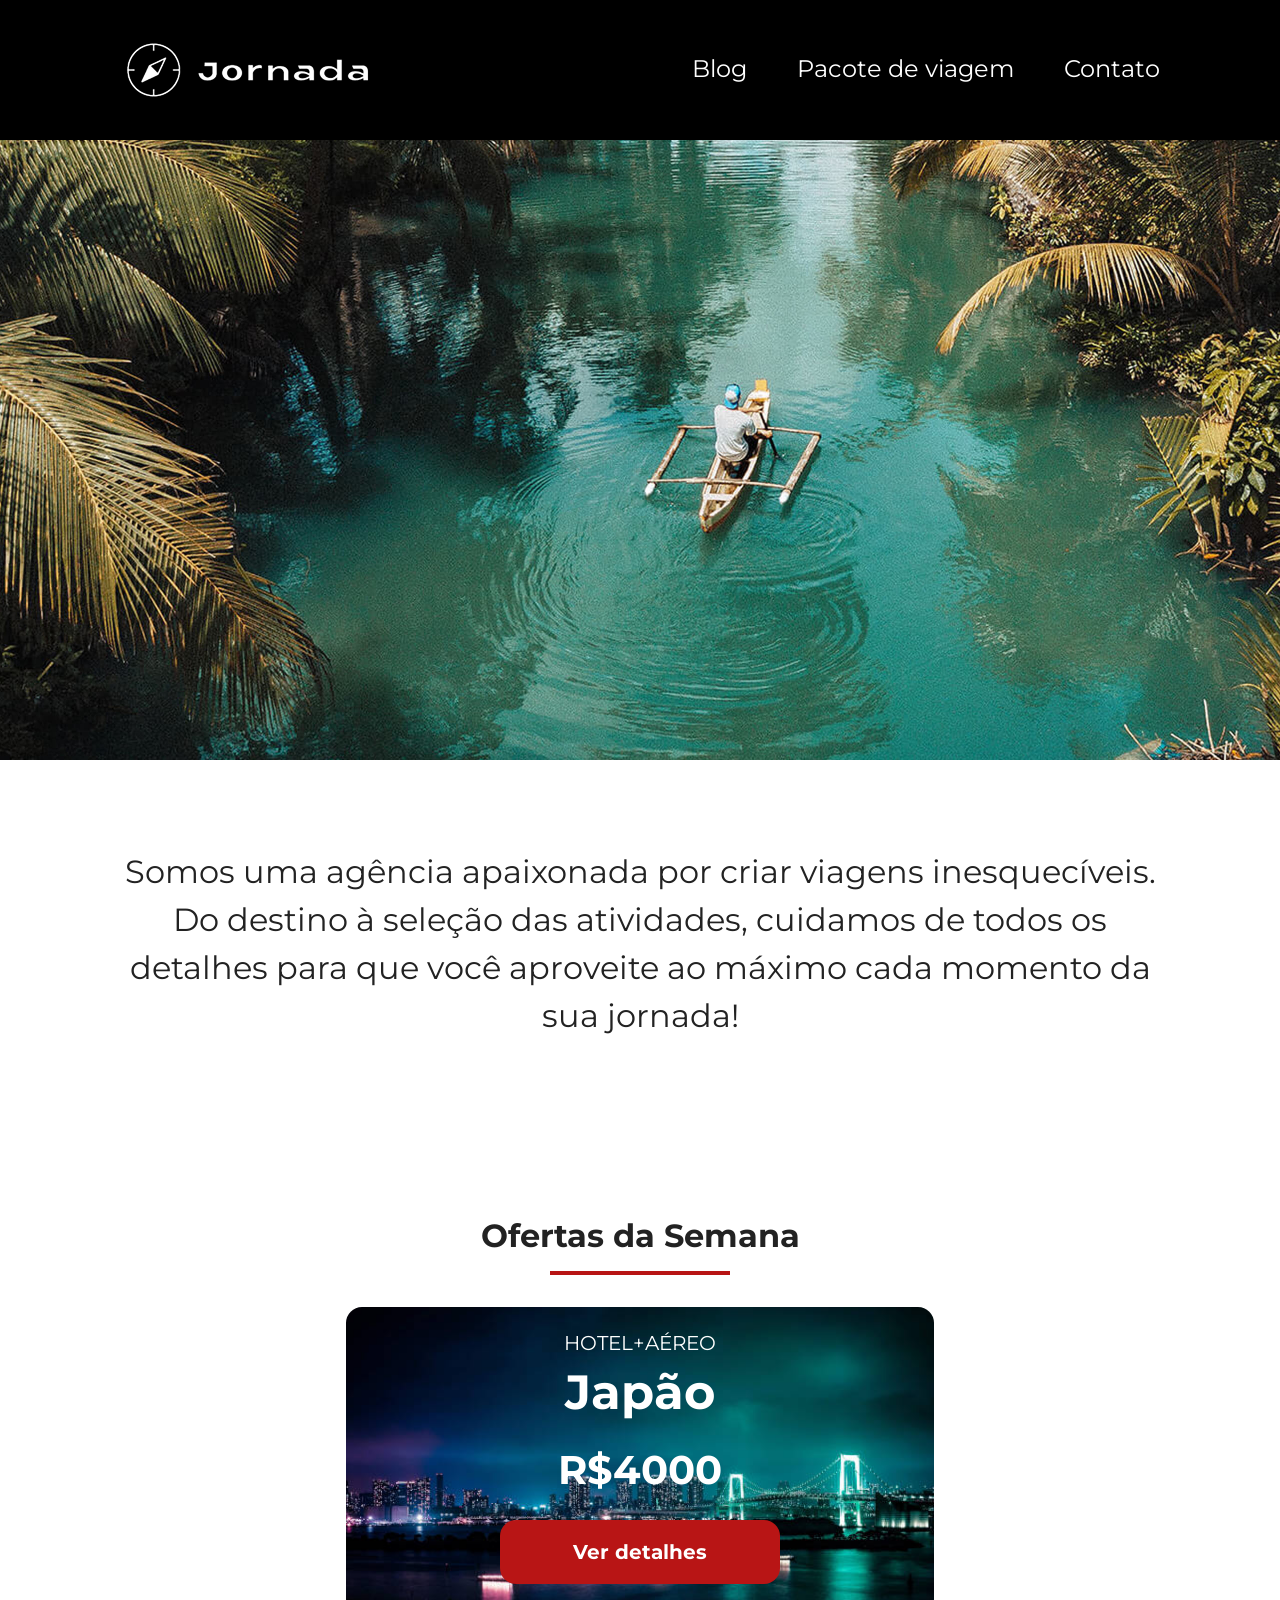
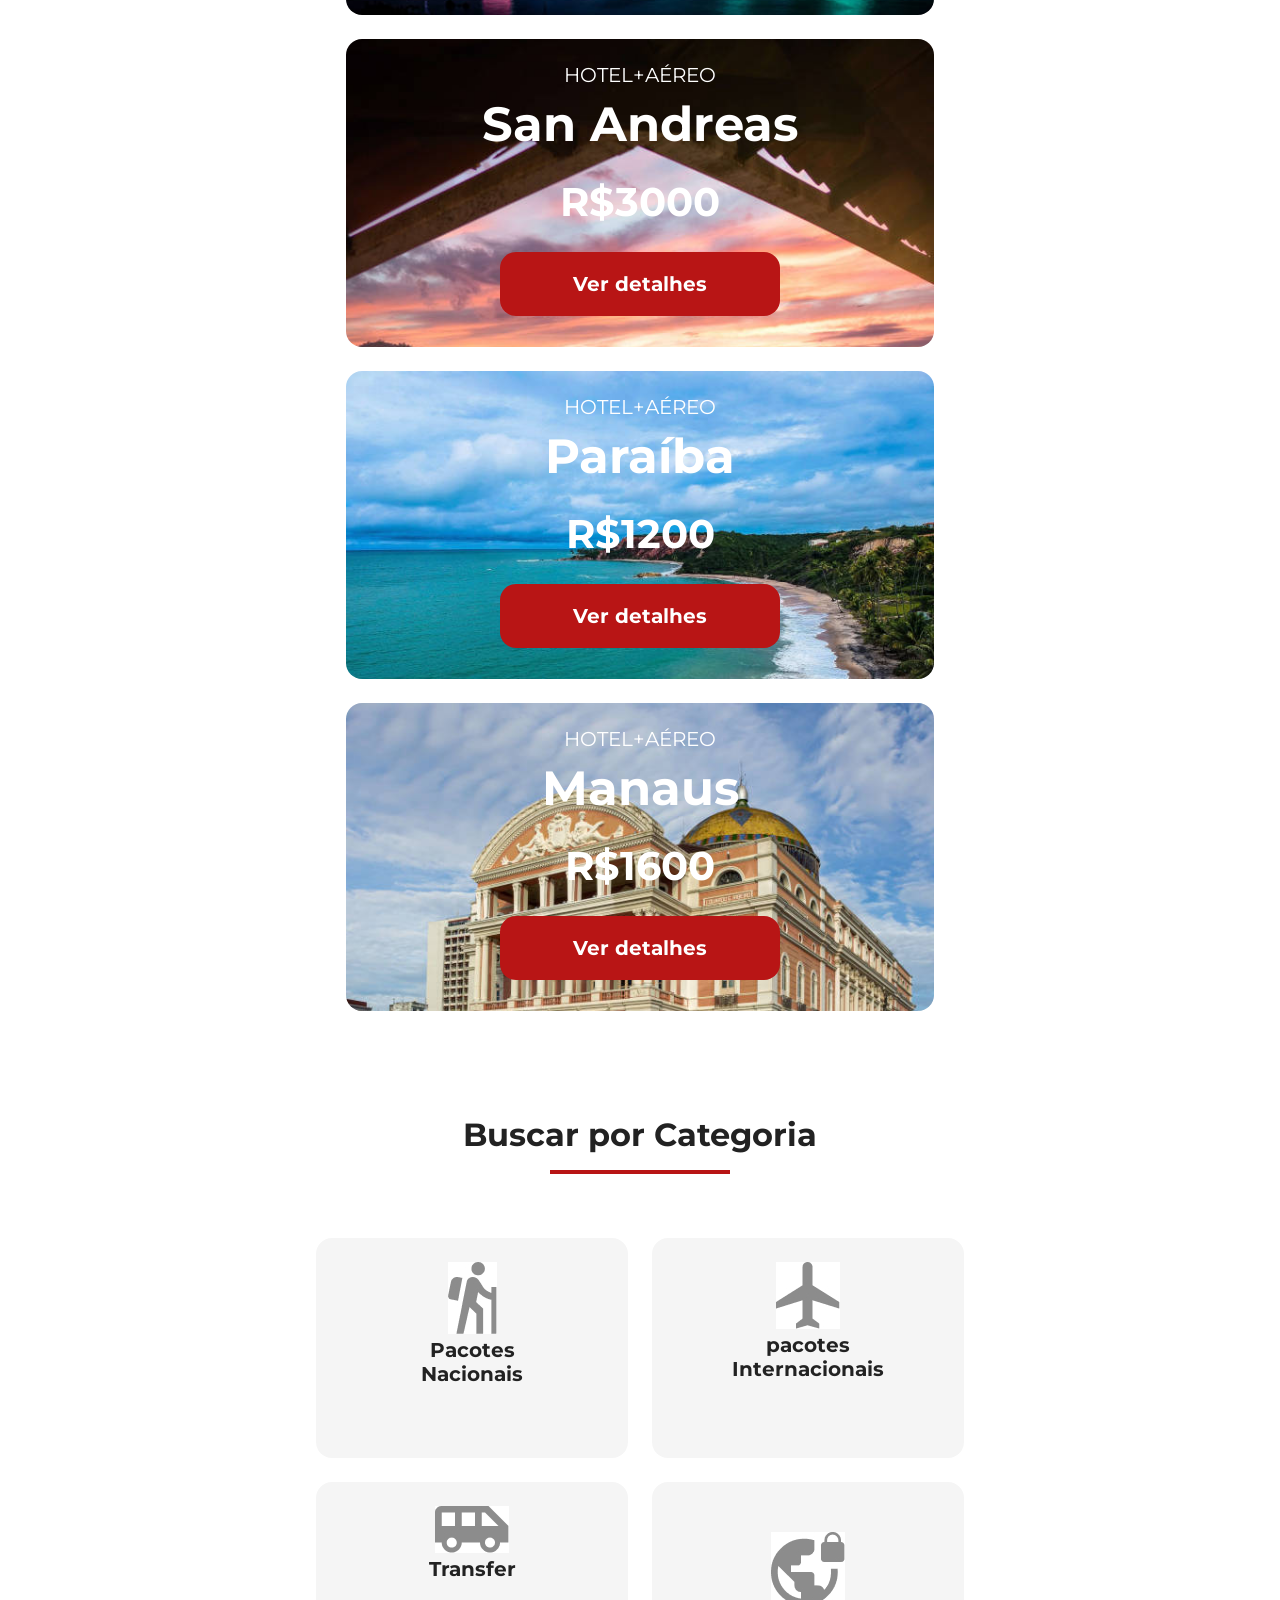
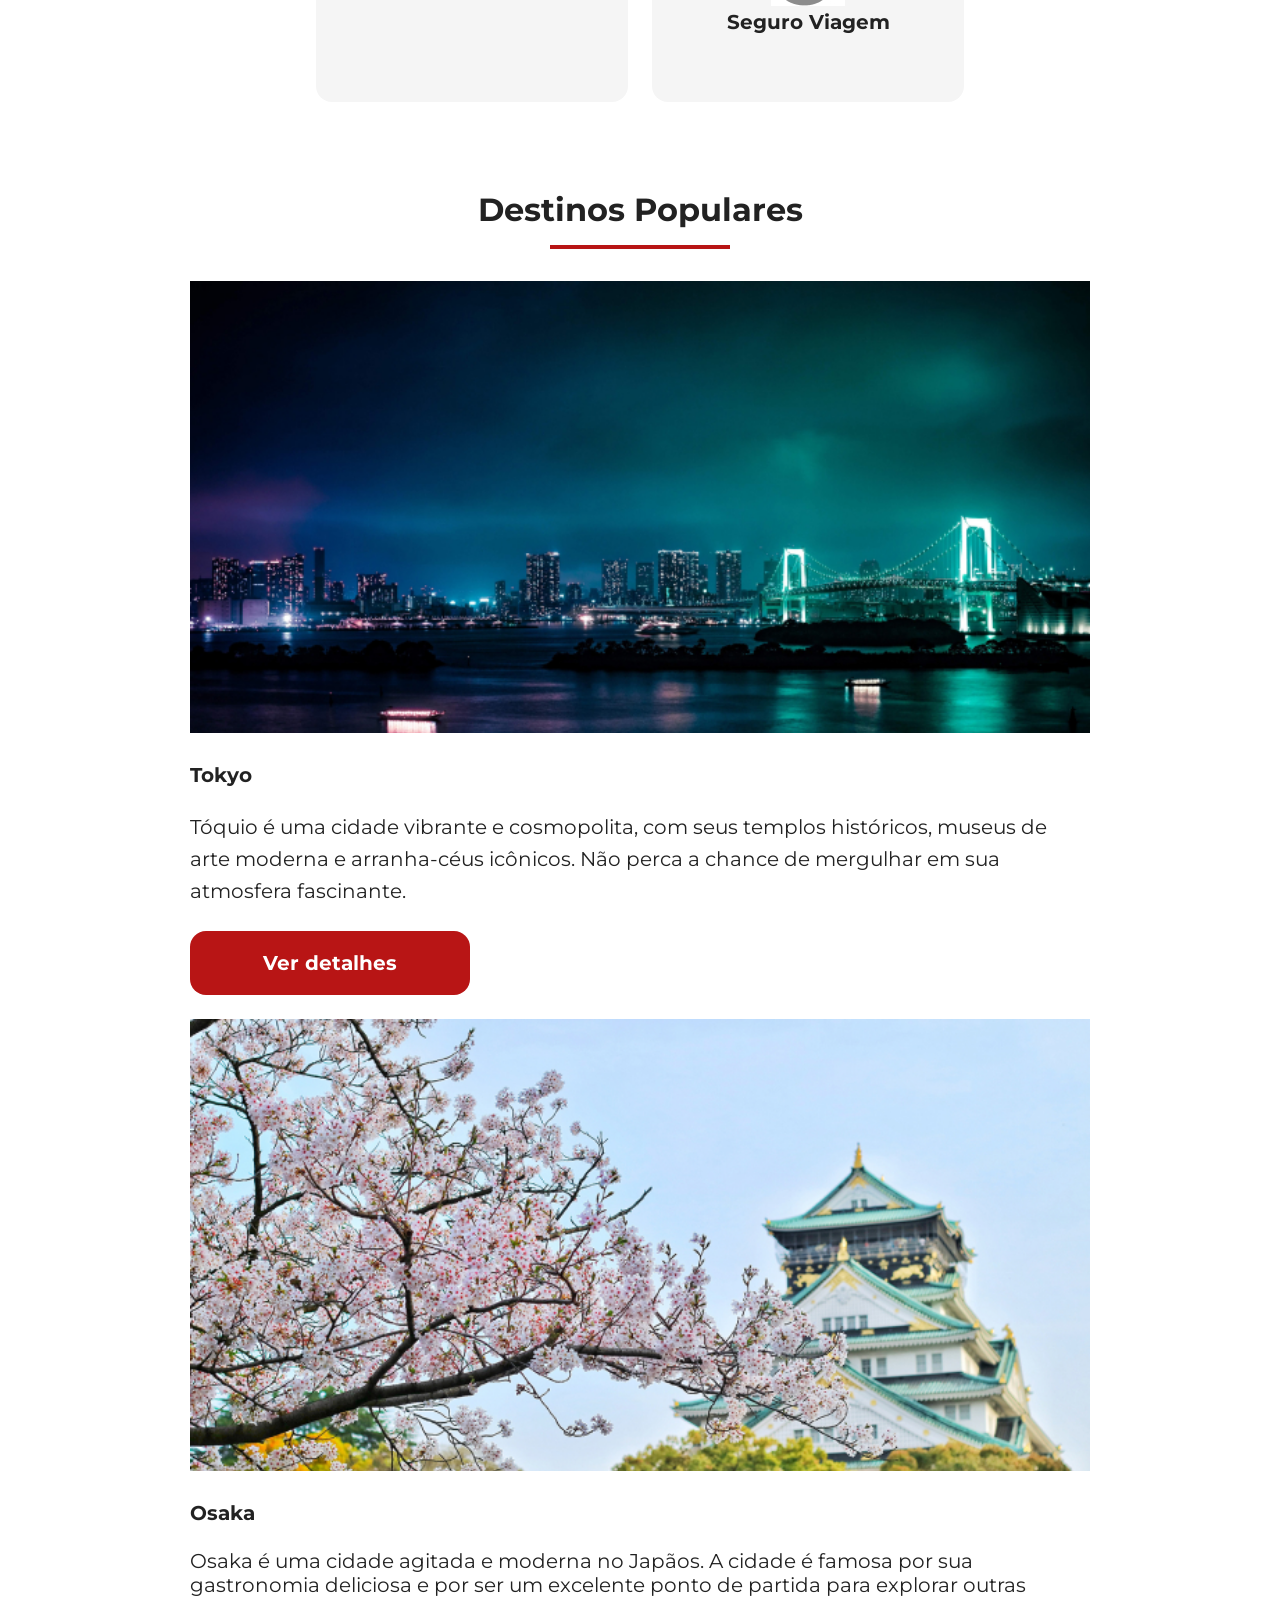
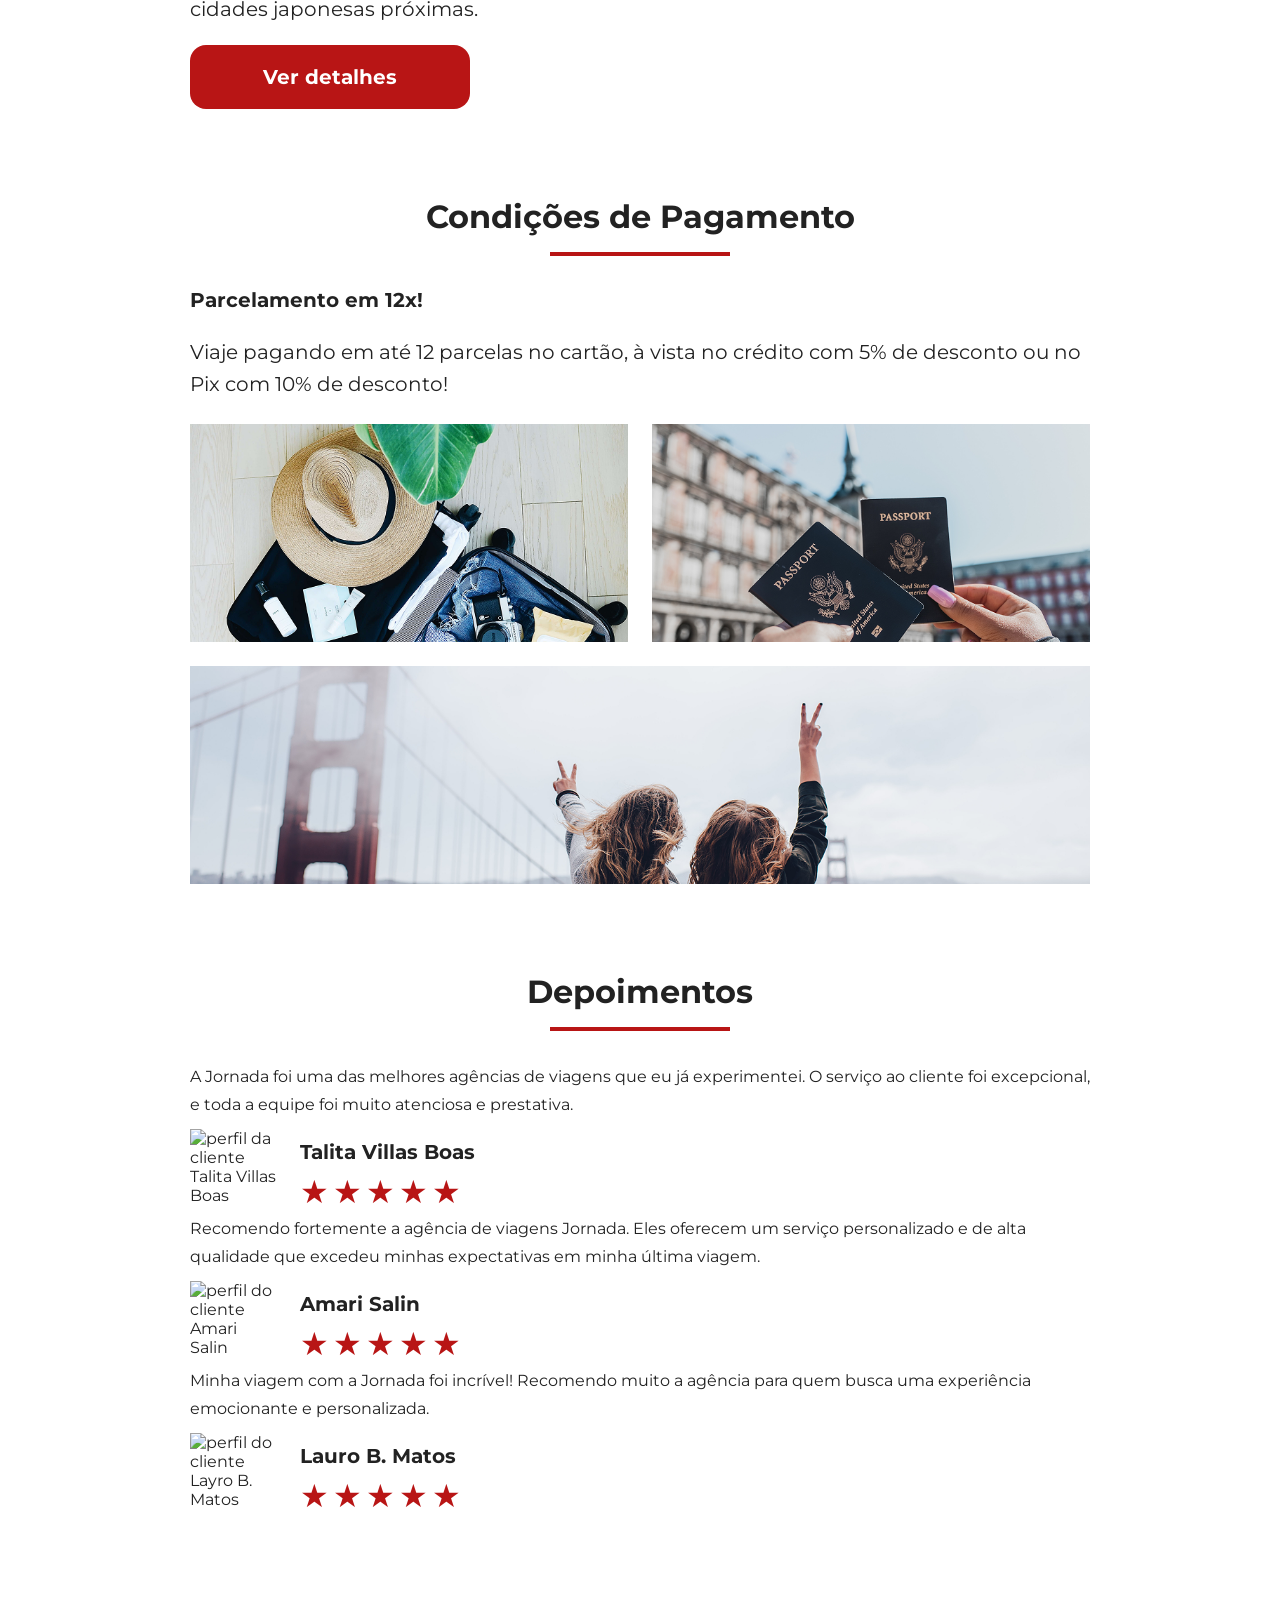
==== index.html @ d8820469 "Merge pull request #14 from IDuartee8/feat/testimonials Finaliza estrutura e estilizacao de depoimen" ====
<!doctype html>
<html lang="pt-br">
  <head>
    <meta charset="UTF-8" />
    <meta name="viewport" content="width=device-width, initial-scale=1.0" />
    <link rel="stylesheet" href="css/style.css" />
    <title>Jornada Viagens</title>
  </head>
  <body>
    <header class="main-header">
      <a class="logo" href="index.html" title="voltar a página inicial">
        <img
          class="img-mobile"
          src="img/bussula-jornada-branca.png"
          alt="Bussula do logo Jornada Viagens na cor branca"
        />
        <img
          class="img-desktop"
          src="img/bussula-texto-jornada-branca.png"
          alt="Logo Jornada Viagens na cor branca"
        />
      </a>
      <div class="navigation-menu">
        <label for="menu">
          <img src="img/menu.png" alt="menu" />
        </label>
        <input type="checkbox" id="menu" hidden />
        <nav>
          <ul class="list-links">
            <li>
              <a href="blog.html" target="_blank" title="Acessar Blog">Blog</a>
            </li>
            <li>
              <a
                href="pacotes.html"
                target="_blank"
                title="Acessar Pacotes de viagem"
                >Pacote de viagem</a
              >
            </li>
            <li>
              <a href="contato.html" target="_blank" title="Acessar Contato"
                >Contato</a
              >
            </li>
          </ul>
        </nav>
      </div>
    </header>
    <section class="hero">
      <div class="hero-img"></div>
      <h2>
        Somos uma agência apaixonada por criar viagens inesquecíveis. Do destino
        à seleção das atividades, cuidamos de todos os detalhes para que você
        aproveite ao máximo cada momento da sua jornada!
      </h2>
    </section>
    <section class="offers">
      <div class="section-title">
        <h2>Ofertas da Semana</h2>
        <hr />
      </div>
      <div class="offers-cards">
        <article class="card japao">
          <header>
            <p>HOTEL+AÉREO</p>
            <h3>
              Japão <br />
              <span>R$4000</span>
            </h3>
          </header>
          <footer>
            <a href="#" class="button">Ver detalhes</a>
          </footer>
        </article>
        <article class="card san-andreas">
          <header>
            <p>HOTEL+AÉREO</p>
            <h3>
              San Andreas <br />
              <span>R$3000</span>
            </h3>
          </header>
          <footer>
            <a href="#" class="button">Ver detalhes</a>
          </footer>
        </article>
        <article class="card paraiba">
          <header>
            <p>HOTEL+AÉREO</p>
            <h3>
              Paraíba <br />
              <span>R$1200</span>
            </h3>
          </header>
          <footer>
            <a href="#" class="button">Ver detalhes</a>
          </footer>
        </article>
        <article class="card manaus">
          <header>
            <p>HOTEL+AÉREO</p>
            <h3>
              Manaus <br />
              <span>R$1600</span>
            </h3>
          </header>
          <footer>
            <a href="#" class="button">Ver detalhes</a>
          </footer>
        </article>
      </div>
    </section>
    <section class="categories">
      <div class="section-title">
        <h2>Buscar por Categoria</h2>
        <hr />
      </div>
      <div class="categories-cards">
        <a
          class="card"
          href="#"
          target="_blank"
          title="Busque pela categoria Pacotes Nacionais"
        >
          <img
            src="img/ícone-mobile - pacotes nacionais.jpg"
            alt="ícone cinza representando uma pessoa fazendo tracking"
          />
          <h3 class="content-title">
            Pacotes <br />
            Nacionais
          </h3>
        </a>
        <a
          class="card"
          href="#"
          target="_blank"
          title="Busque pela categoria Pacotes Internacionais"
        >
          <img
            src="img/ícone-mobile - pacotes interacionais.jpg"
            alt="ícone cinza representando um avião"
          />
          <h3 class="content-title">
            pacotes <br />
            Internacionais
          </h3>
        </a>
        <a
          class="card single-line.transfer"
          href="#"
          target="_blank"
          title="Busque pela categoria Transfer"
        >
          <img
            src="img/ícone-mobile-transfer.jpg"
            alt="ícone cinza representano um ônibus"
          />
          <h3 class="content-title">Transfer</h3>
        </a>
        <a
          class="card single-line"
          href="#"
          target="_blank"
          title="Busque pela categoria Seguro viagem"
        >
          <img
            src="img/ícone-mobile- seguro viagem.jpg"
            alt="ícone cinza de um mundo representando um seguro para viagens"
          />
          <h3 class="content-title">Seguro Viagem</h3>
        </a>
      </div>
    </section>
    <section class="destinations">
      <div class="section-title">
        <h2>Destinos Populares</h2>
        <hr />
      </div>
      <div class="destination-items">
        <article class="item tokyo">
          <header>
            <div class="img-item"></div>
            <h4 class="content-title">Tokyo</h4>
          </header>
          <p class="content-text">
            Tóquio é uma cidade vibrante e cosmopolita, com seus templos
            históricos, museus de arte moderna e arranha-céus icônicos. Não
            perca a chance de mergulhar em sua atmosfera fascinante.
          </p>
          <footer>
            <a
              href="#"
              class="button"
              target="_blank"
              title="Veja mais detalhes do destino Tokyo"
              >Ver detalhes</a
            >
          </footer>
        </article>
        <article class="item osaka">
          <header>
            <div class="img-item"></div>
            <h4 class="content-title">Osaka</h4>
          </header>
          <p>
            Osaka é uma cidade agitada e moderna no Japãos. A cidade é famosa
            por sua gastronomia deliciosa e por ser um excelente ponto de
            partida para explorar outras cidades japonesas próximas.
          </p>
          <footer>
            <a
              href="#"
              class="button"
              target="_blank"
              title="Veja mais detalhes do destino Osaka"
              >Ver detalhes</a
            >
          </footer>
        </article>
      </div>
    </section>
    <section class="payments">
      <div class="section-title">
        <h2>Condições de Pagamento</h2>
        <hr />
      </div>
      <div class="content-conteiner">
        <div class="text-content">
          <h3 class="content-title">Parcelamento em 12x!</h3>
          <p class="content-text">
            Viaje pagando em até 12 parcelas no cartão, à vista no crédito com
            5% de desconto ou no Pix com 10% de desconto!
          </p>
        </div>
        <div class="image-gallery">
          <div class="image first"></div>
          <div class="image second"></div>
          <div class="image thirdy colspan-2"></div>
        </div>
      </div>
    </section>
    <section class="testimonial">
      <div class="section-title">
        <h2>Depoimentos</h2>
        <hr />
      </div>
      <div class="testimonial-conteiner">
        <article>
          <header>
            <p>
              A Jornada foi uma das melhores agências de viagens que eu já
              experimentei. O serviço ao cliente foi excepcional, e toda a
              equipe foi muito atenciosa e prestativa.
            </p>
          </header>
          <footer>
            <img
              src="../jornada-viagens/img/avatar-talita.png"
              alt="perfil da cliente Talita Villas Boas"
            />
            <div class="profile-content">
              <h4>Talita Villas Boas</h4>
              <div class="rating">
                <span class="star">★</span>
                <span class="star">★</span>
                <span class="star">★</span>
                <span class="star">★</span>
                <span class="star">★</span>
              </div>
            </div>
          </footer>
        </article>
        <article>
          <header>
            <p>
              Recomendo fortemente a agência de viagens Jornada. Eles oferecem
              um serviço personalizado e de alta qualidade que excedeu minhas
              expectativas em minha última viagem.
            </p>
          </header>
          <footer>
            <img
              src="../jornada-viagens/img/avatar-amari.png"
              alt="perfil do cliente Amari Salin"
            />
            <div class="profile-content">
              <h4>Amari Salin</h4>
              <div class="rating">
                <span class="star">★</span>
                <span class="star">★</span>
                <span class="star">★</span>
                <span class="star">★</span>
                <span class="star">★</span>
              </div>
            </div>
          </footer>
        </article>
        <article>
          <header>
            <p>
              Minha viagem com a Jornada foi incrível! Recomendo muito a agência
              para quem busca uma experiência emocionante e personalizada.
            </p>
          </header>
          <footer>
            <img
              src="../jornada-viagens/img/avatar-lauro.png"
              alt="perfil do cliente Layro B. Matos"
            />
            <div class="profile-content">
              <h4>Lauro B. Matos</h4>
              <div class="rating">
                <span class="star">★</span>
                <span class="star">★</span>
                <span class="star">★</span>
                <span class="star">★</span>
                <span class="star">★</span>
              </div>
            </div>
          </footer>
        </article>
      </div>
    </section>
  </body>
</html>
---- css/style.css ----
@import url(global.css);
@import url(header.css);
@import url(offers.css);
@import url(hero.css);
@import url(categories.css);
@import url(destinations.css);
@import url(payments.css);
@import url(testimonials.css);
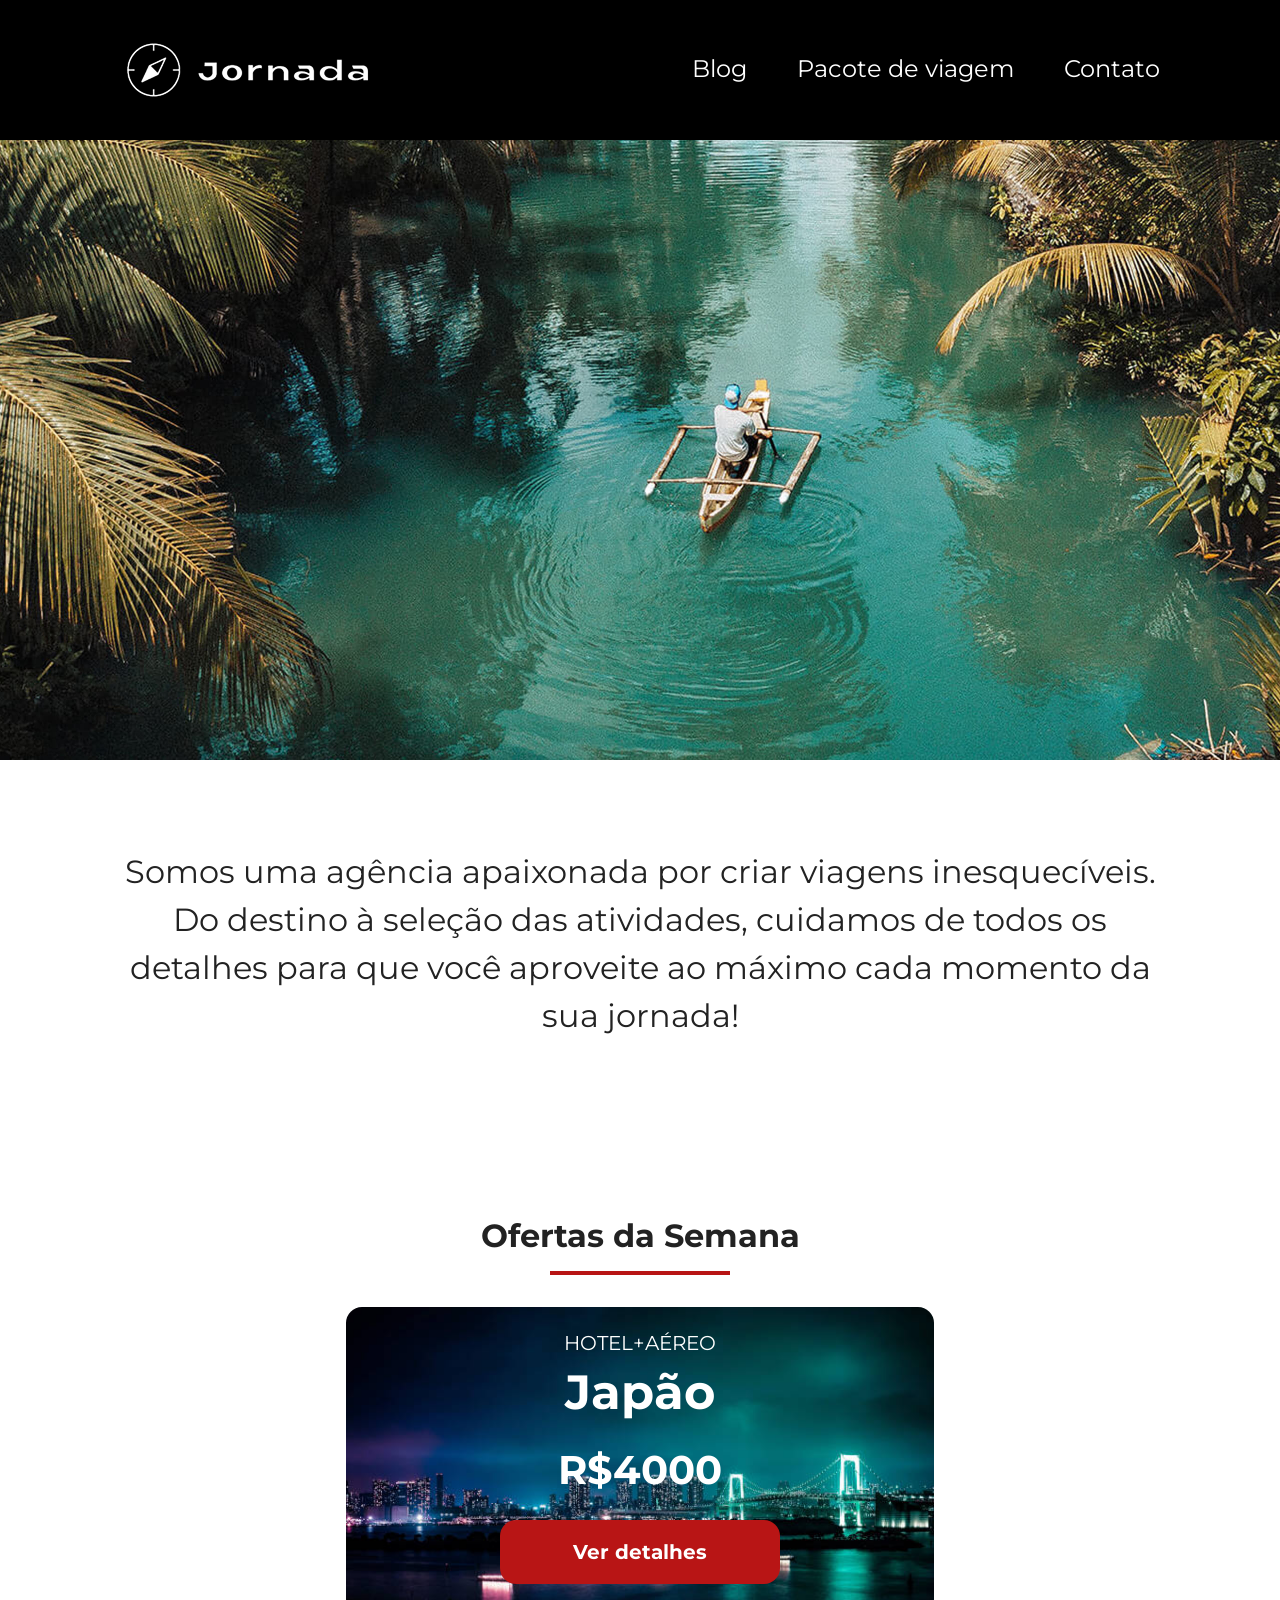
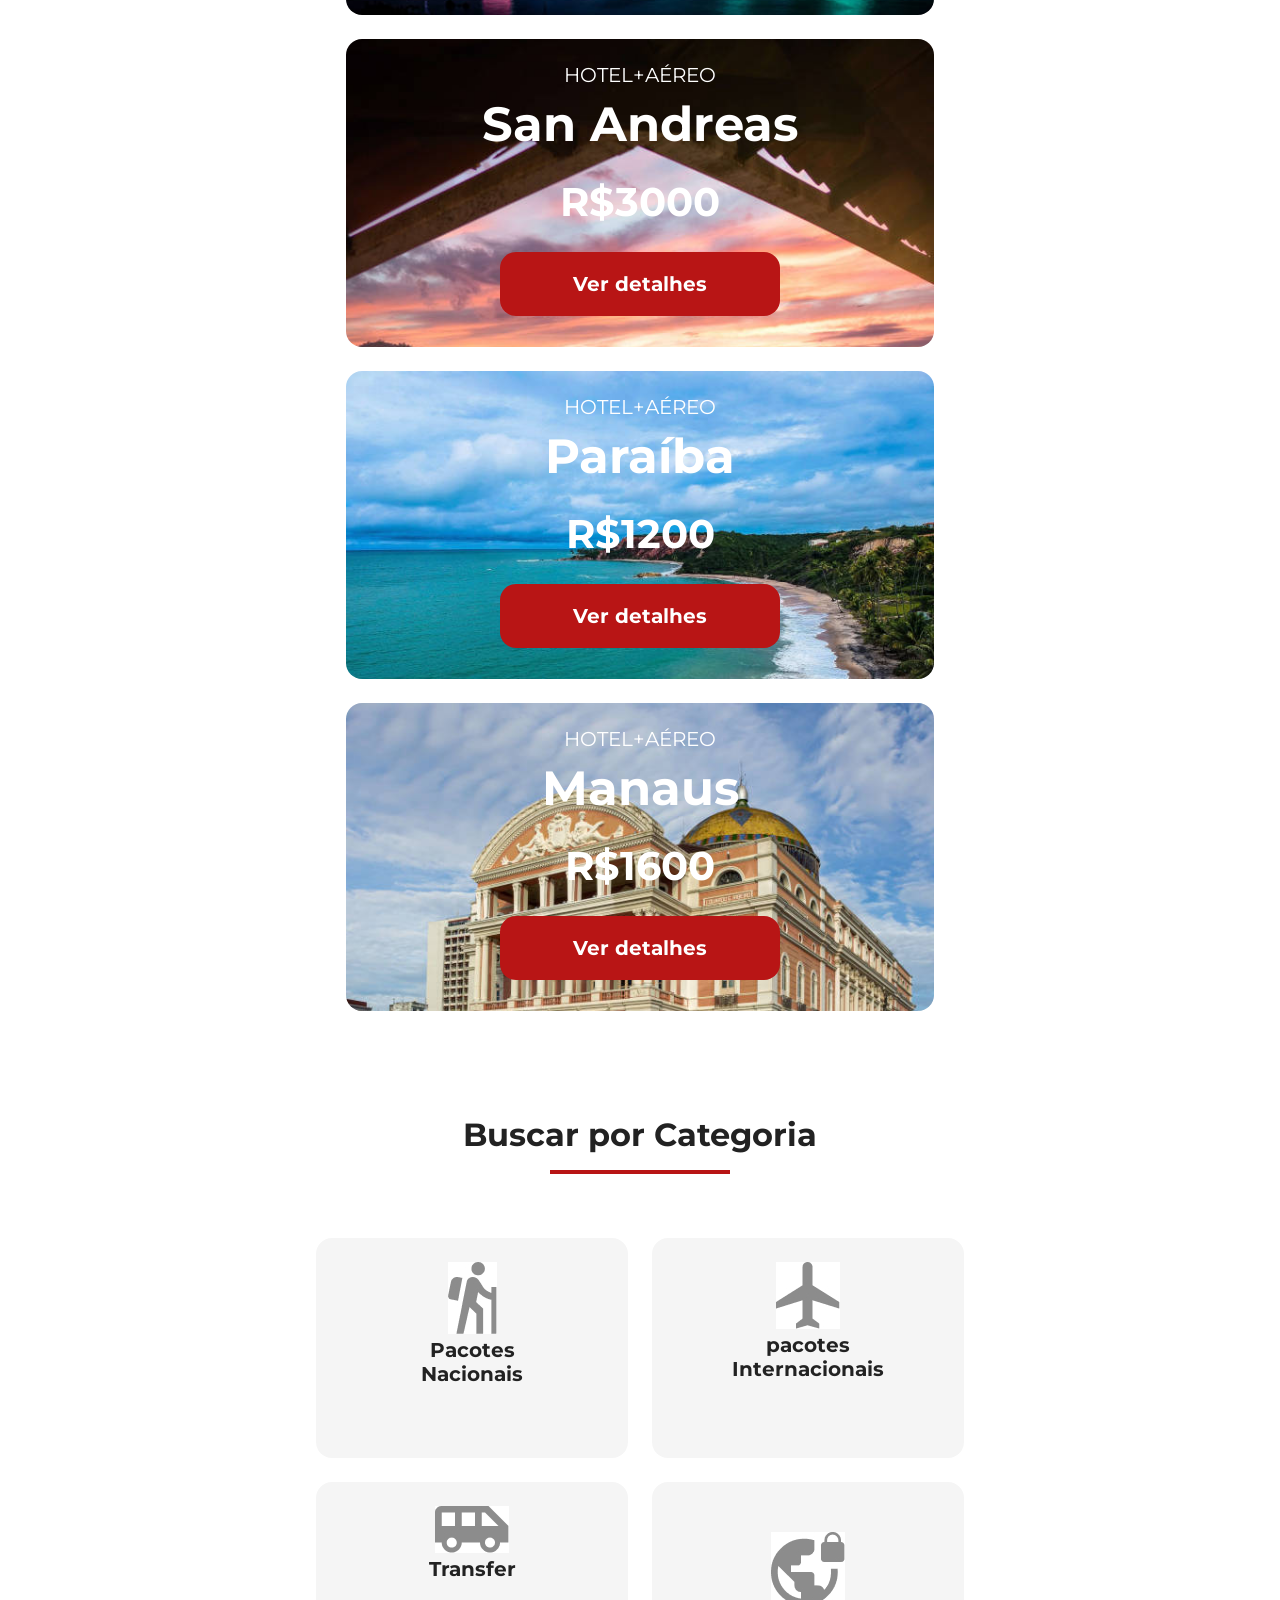
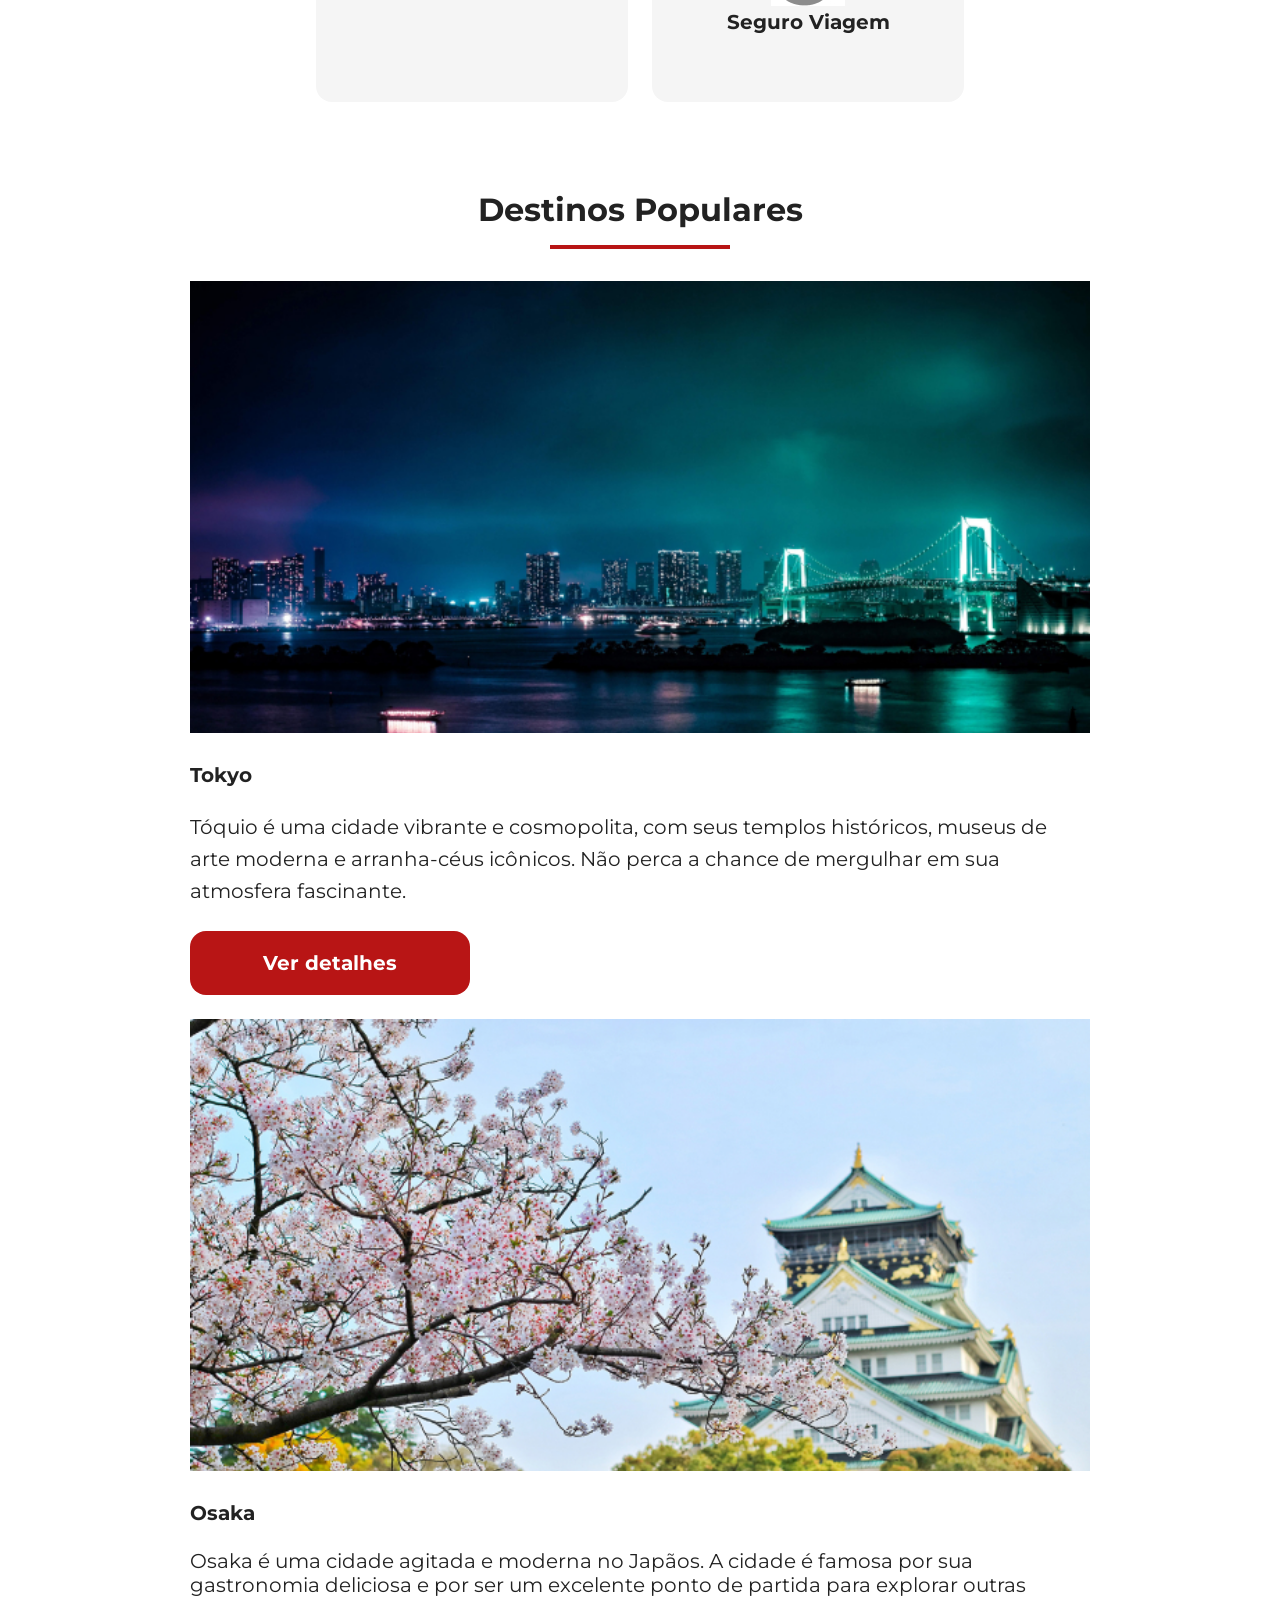
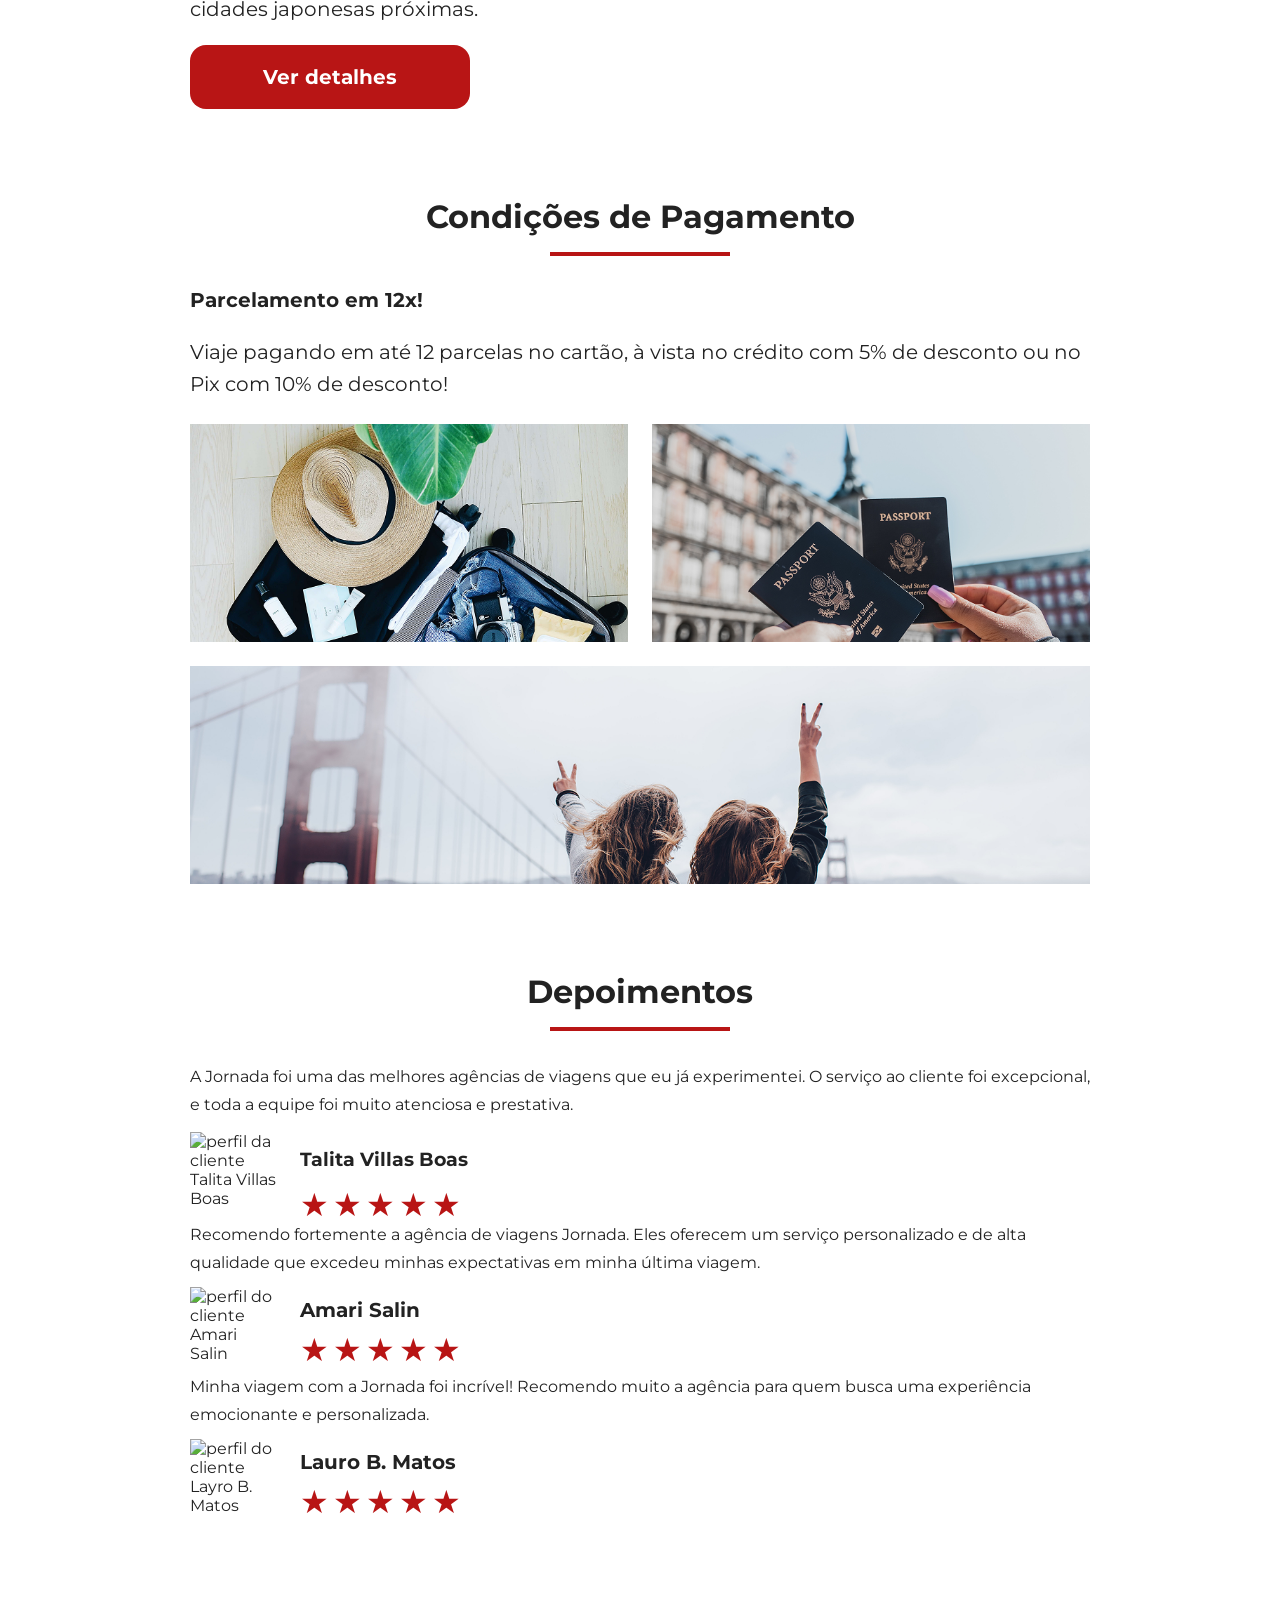
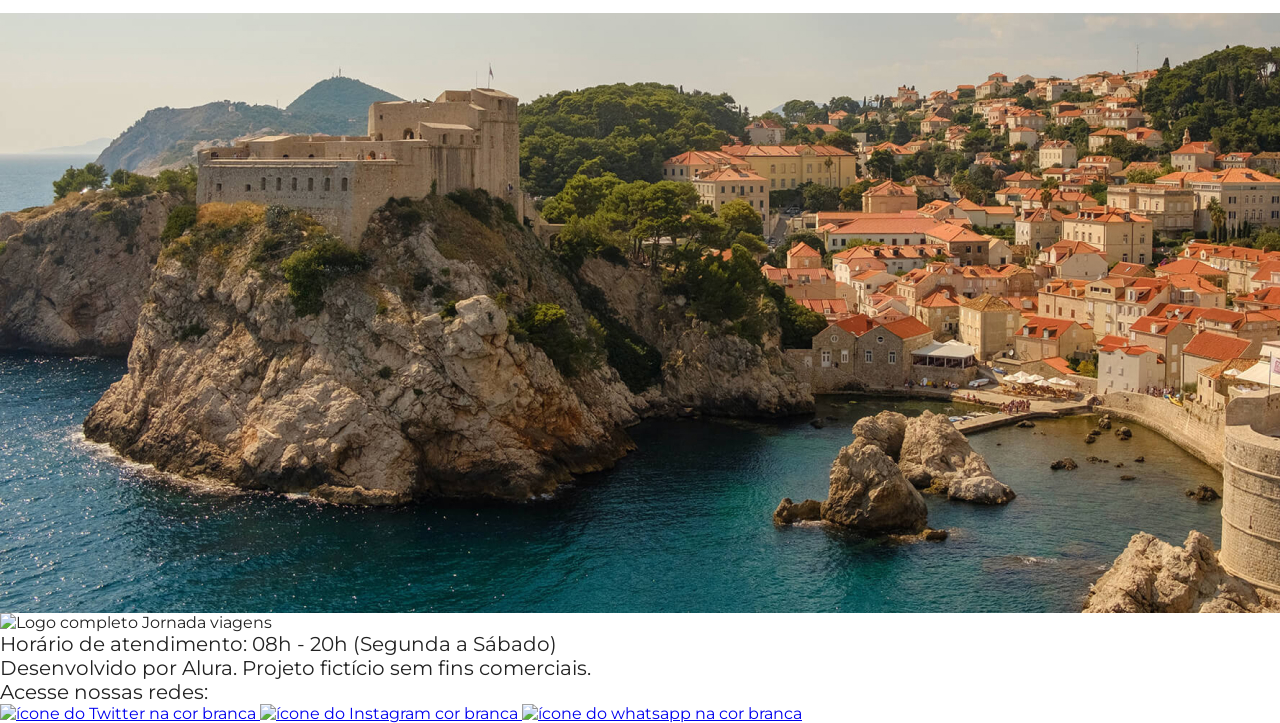
==== commit 86f29dd9: "Adiciona favico (branco)" ====
--- a/index.html
+++ b/index.html
@@ -3,7 +3,10 @@
   <head>
     <meta charset="UTF-8" />
     <meta name="viewport" content="width=device-width, initial-scale=1.0" />
+
+    <link rel="icon" href="favico-branca.svg" type="xml/svg" />
     <link rel="stylesheet" href="css/style.css" />
+
     <title>Jornada Viagens</title>
   </head>
   <body>
@@ -182,7 +185,7 @@
         <article class="item tokyo">
           <header>
             <div class="img-item"></div>
-            <h4 class="content-title">Tokyo</h4>
+            <h3 class="content-title">Tokyo</h3>
           </header>
           <p class="content-text">
             Tóquio é uma cidade vibrante e cosmopolita, com seus templos
@@ -202,7 +205,7 @@
         <article class="item osaka">
           <header>
             <div class="img-item"></div>
-            <h4 class="content-title">Osaka</h4>
+            <h3 class="content-title">Osaka</h3>
           </header>
           <p>
             Osaka é uma cidade agitada e moderna no Japãos. A cidade é famosa
@@ -261,7 +264,7 @@
               alt="perfil da cliente Talita Villas Boas"
             />
             <div class="profile-content">
-              <h4>Talita Villas Boas</h4>
+              <h3>Talita Villas Boas</h3>
               <div class="rating">
                 <span class="star">★</span>
                 <span class="star">★</span>
@@ -323,5 +326,40 @@
         </article>
       </div>
     </section>
+    <section class="bottom-hero">
+      <div class="hero-img"></div>
+    </section>
+    <footer class="main-footer">
+      <div class="footer-content">
+        <img
+          src="../jornada-viagens/img/Logo-branco-footer.png"
+          alt="Logo completo Jornada viagens"
+        />
+        <p>Horário de atendimento: 08h - 20h (Segunda a Sábado)</p>
+        <p>Desenvolvido por Alura. Projeto fictício sem fins comerciais.</p>
+      </div>
+      <div class="footer-social">
+        <p>Acesse nossas redes:</p>
+
+        <a href="#" target="_blank" title="Acesse o Twitter do Jornada Viagens">
+          <img
+            src="../jornada-viagens/img/Twiter-footer-icone.svg"
+            alt="ícone do Twitter na cor branca"
+          />
+        </a>
+        <a href="#" target="_blank" title="Acesse o Instagram do Jornada Viagens">
+          <img
+            src="../jornada-viagens/img/Instagram-footer-icone.svg"
+            alt="ícone do Instagram cor branca"
+          />
+        </a>
+        <a href="#" target="_blank" title="Entre em contato com o nosso Whatsapp do Jornada Viagens">
+          <img
+            src="../jornada-viagens/img/Whatsapp-footer-icone.svg"
+            alt="ícone do whatsapp na cor branca"
+          />
+        </a>
+      </div>
+    </footer>
   </body>
 </html>
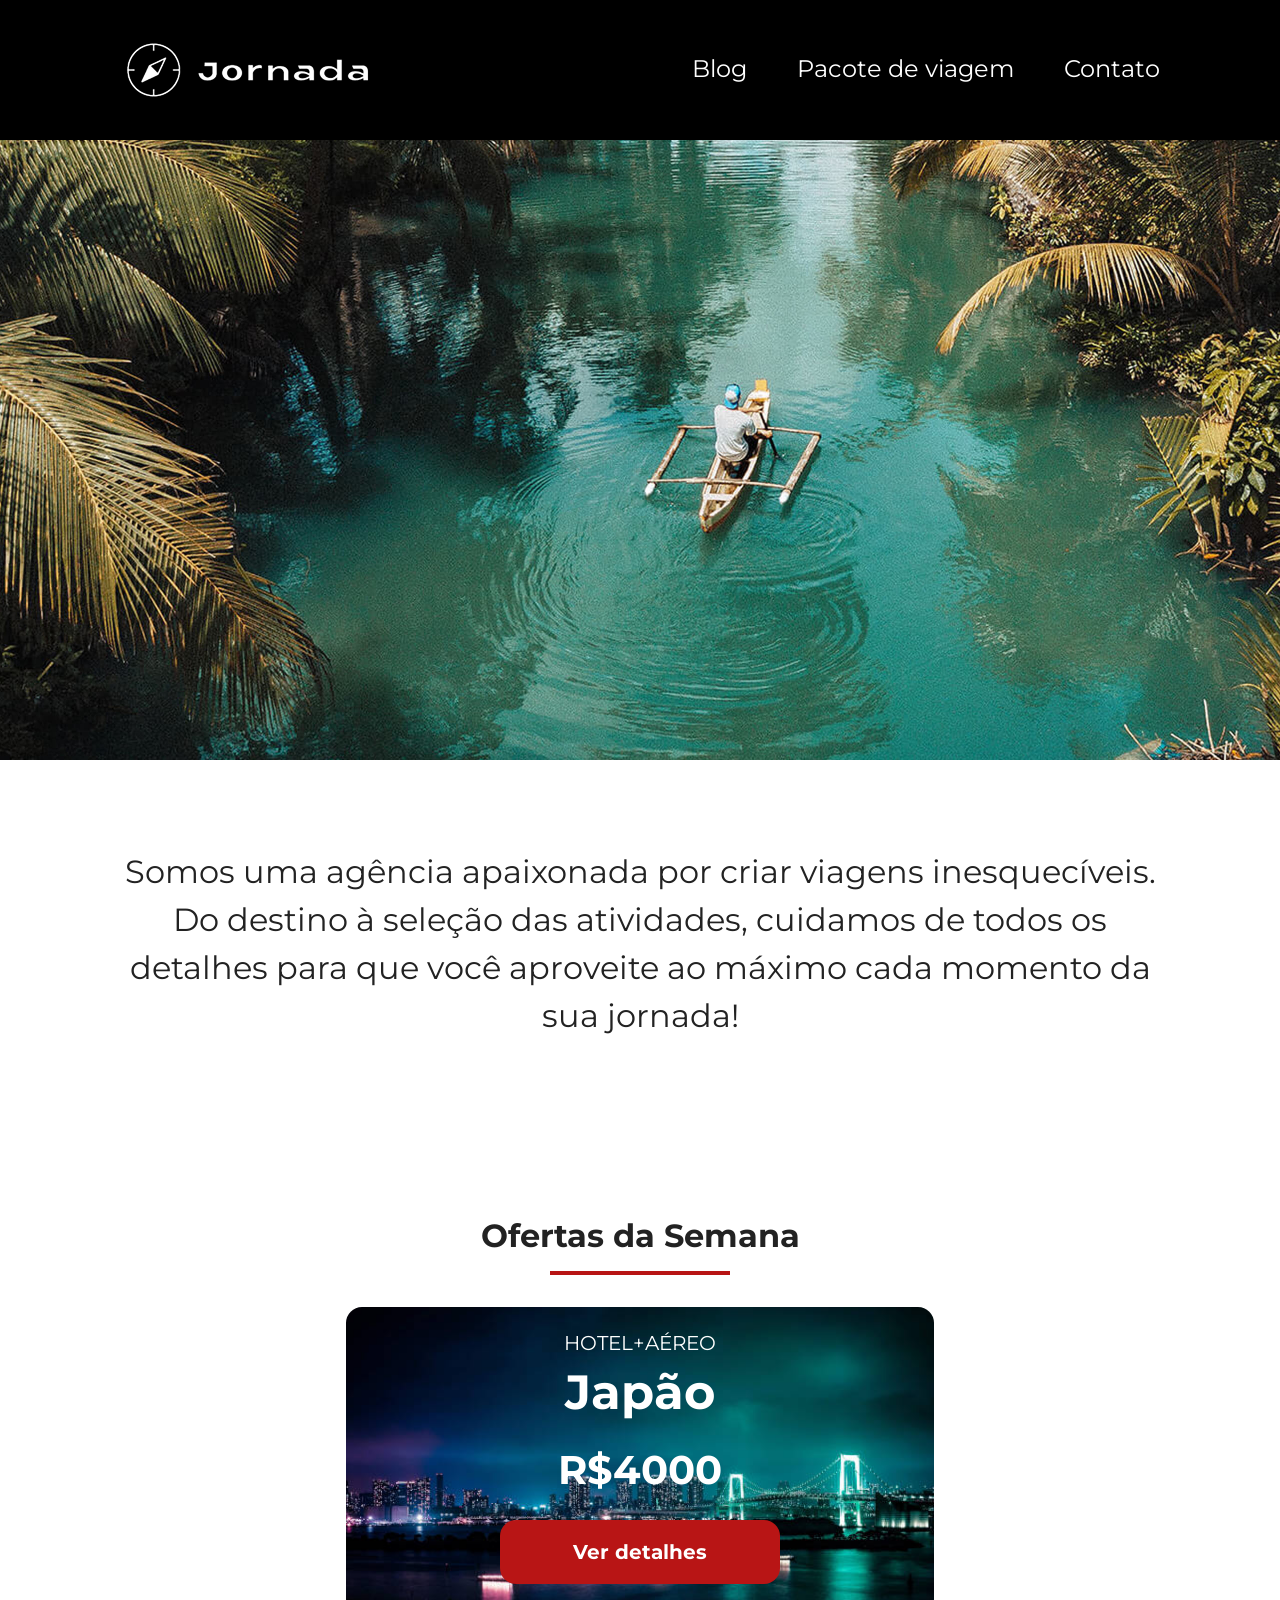
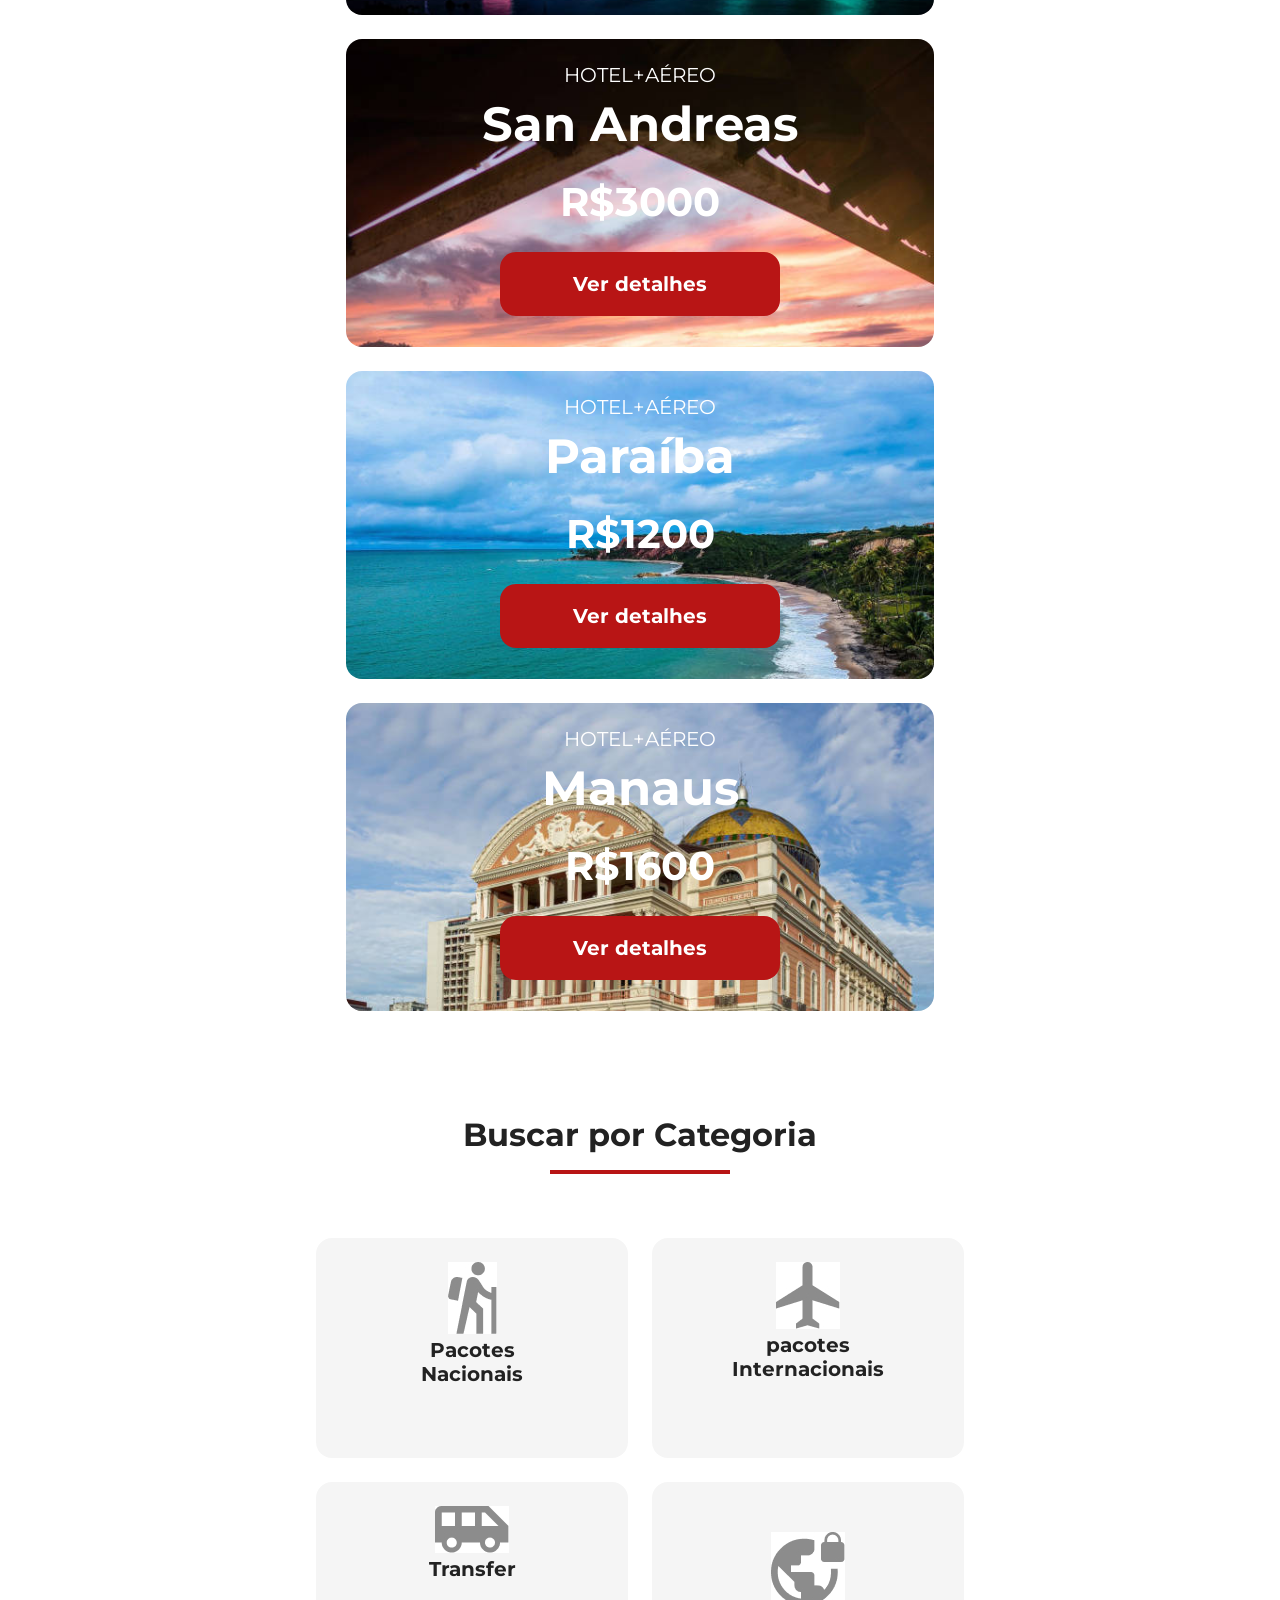
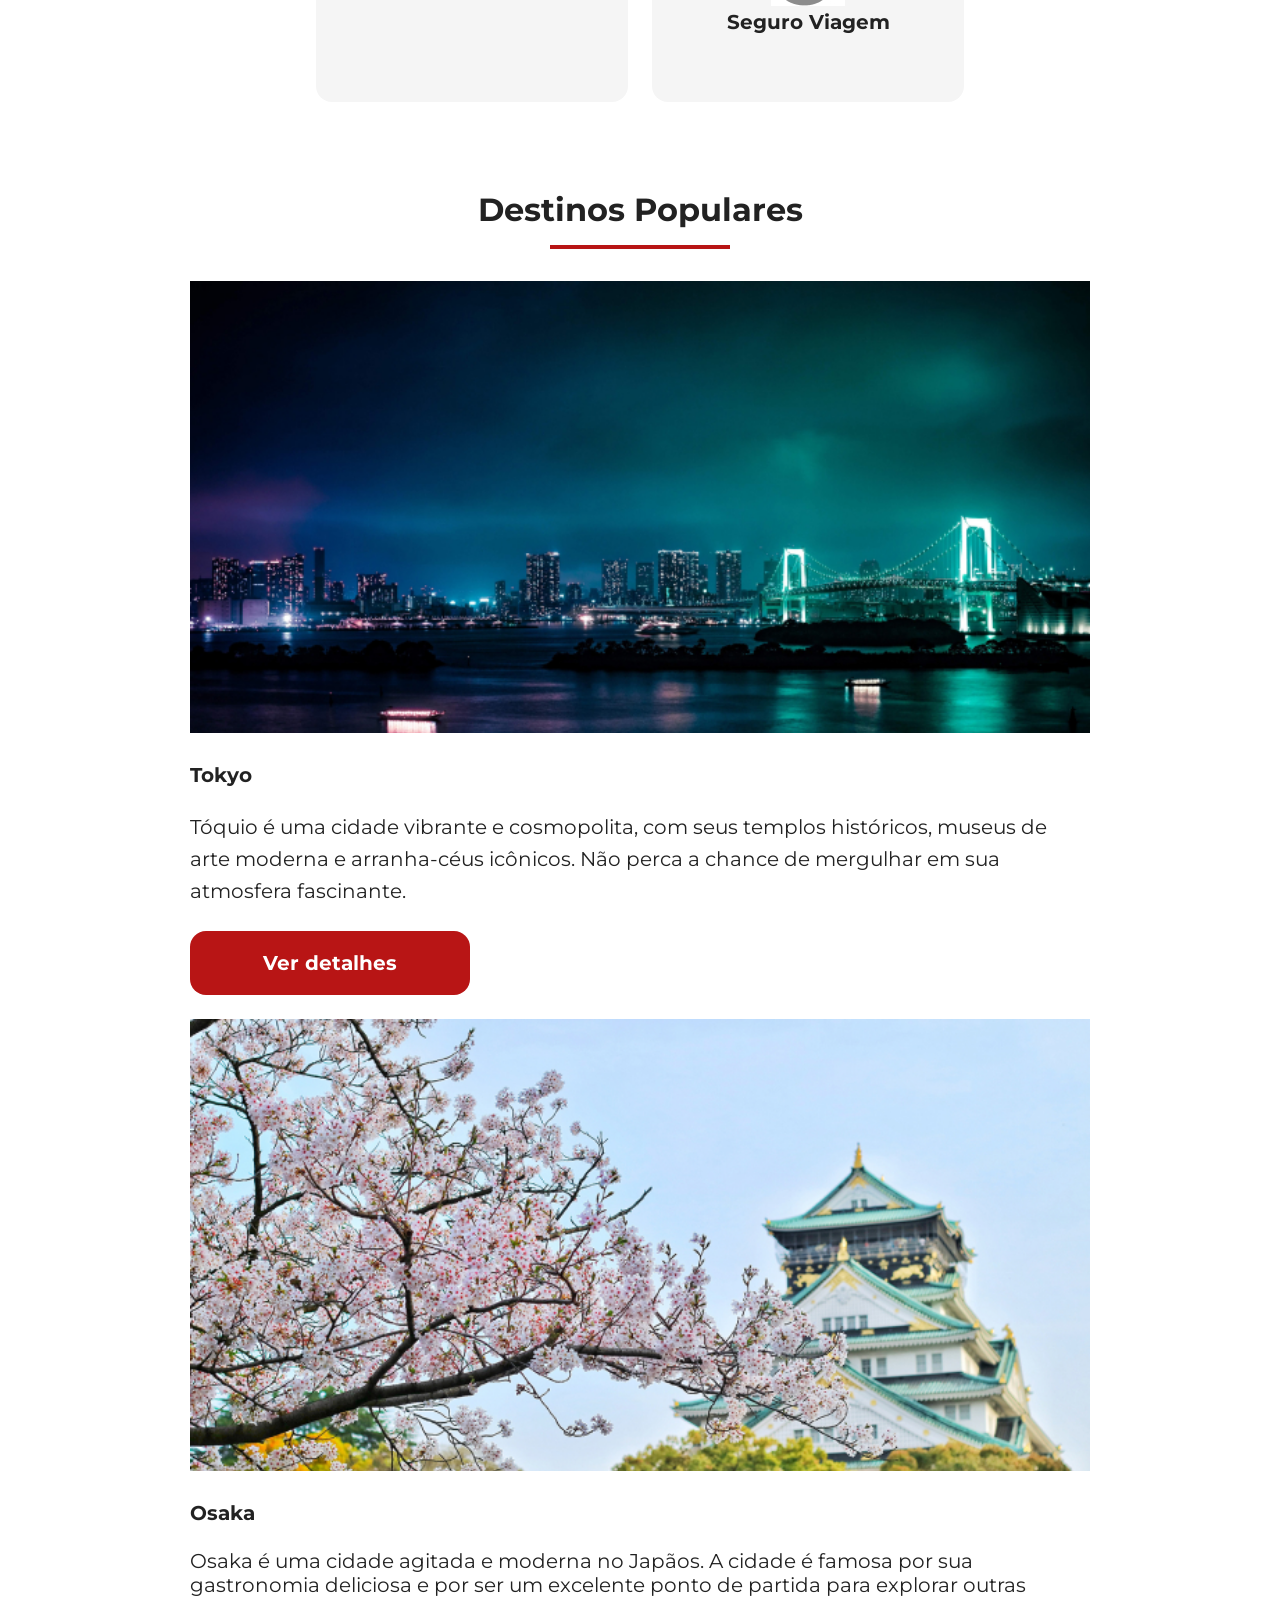
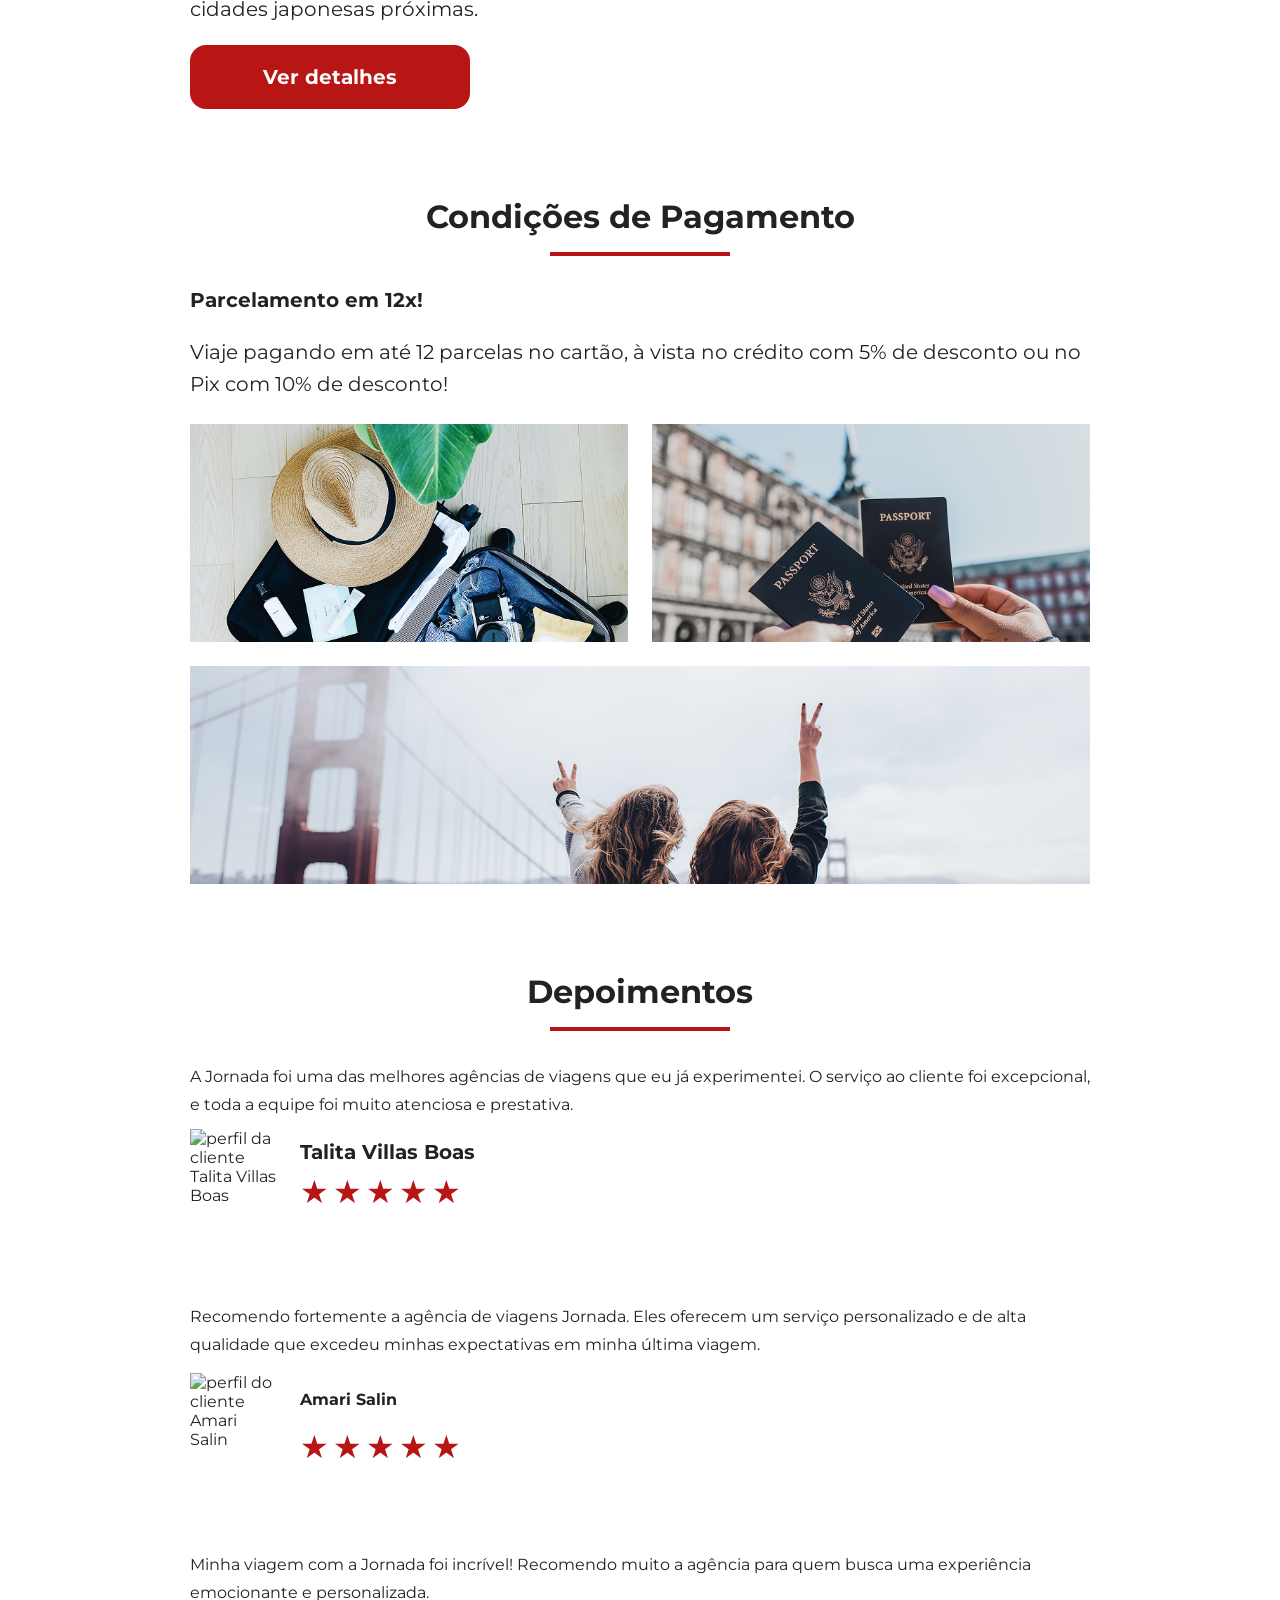
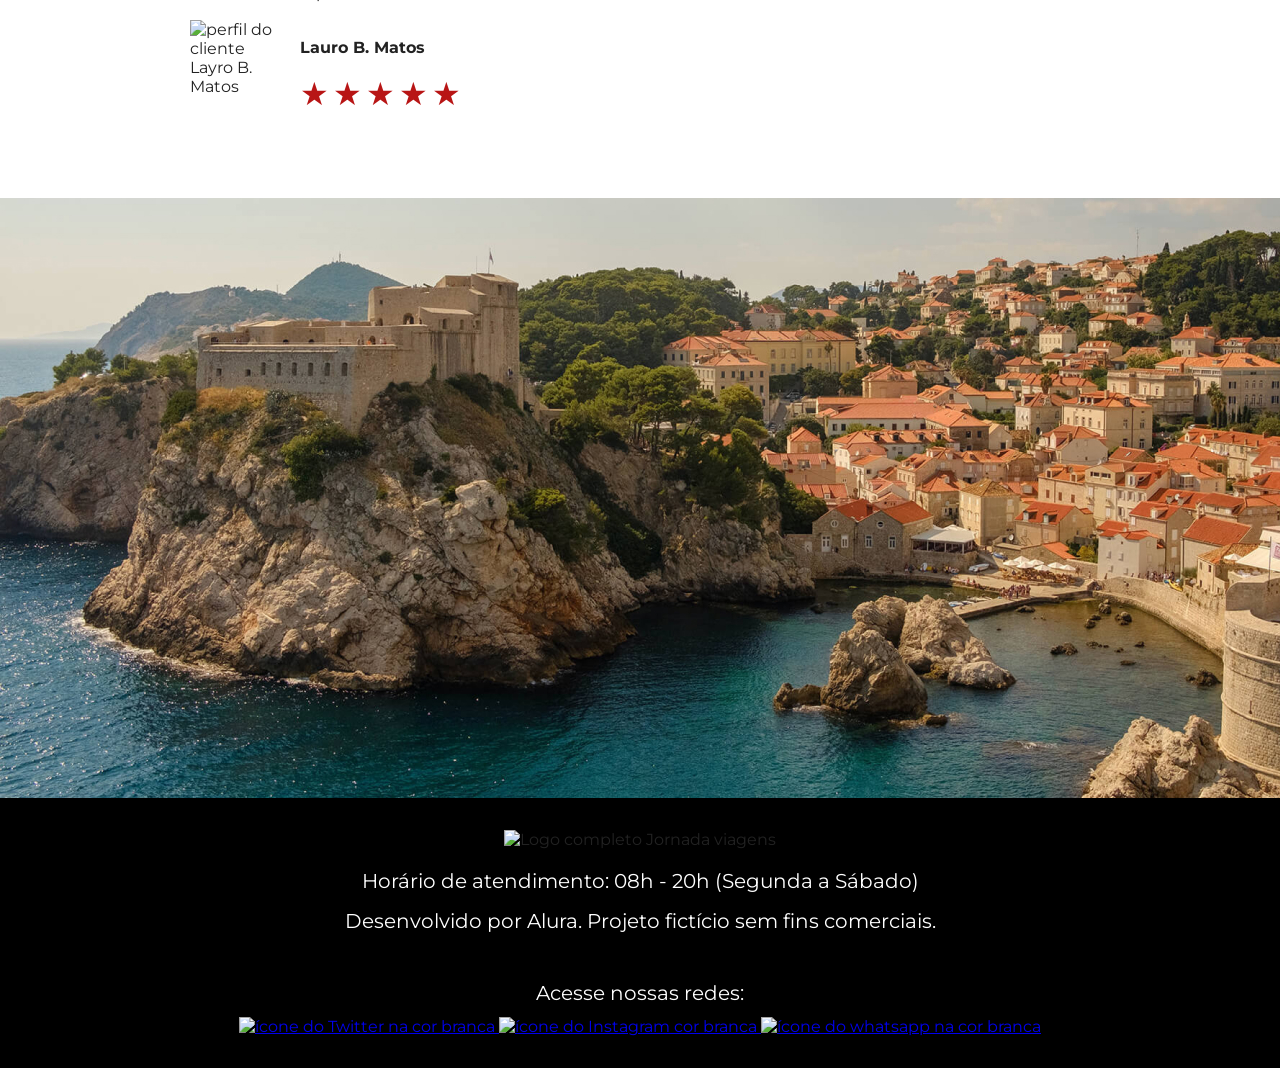
==== commit 6a11952e: "Adiciona os metas para o SEO" ====
--- a/index.html
+++ b/index.html
@@ -3,6 +3,24 @@
   <head>
     <meta charset="UTF-8" />
     <meta name="viewport" content="width=device-width, initial-scale=1.0" />
+    <meta
+      name="description"
+      content="Jornada Viagens, somos uma agência apaixonada por criar viagens inesquecíveis"
+    />
+    <meta name="og:title" content="Jornada Viagens" />
+    <meta
+      name="og:description"
+      content="somos uma agência apaixonada por criar viagens inesquecíveis"
+    />
+    <meta
+      name="og:image"
+      content="https://github.com/IDuartee8/jornada-viagens.git/img/Logo-branco-footer"
+    />
+    <meta name="og:type" content="website" />
+    <meta
+      name="og:url"
+      content="https://github.com/IDuartee8/jornada-viagens.git"
+    />
 
     <link rel="icon" href="favico-branca.svg" type="xml/svg" />
     <link rel="stylesheet" href="css/style.css" />
@@ -347,13 +365,21 @@
             alt="ícone do Twitter na cor branca"
           />
         </a>
-        <a href="#" target="_blank" title="Acesse o Instagram do Jornada Viagens">
+        <a
+          href="#"
+          target="_blank"
+          title="Acesse o Instagram do Jornada Viagens"
+        >
           <img
             src="../jornada-viagens/img/Instagram-footer-icone.svg"
             alt="ícone do Instagram cor branca"
           />
         </a>
-        <a href="#" target="_blank" title="Entre em contato com o nosso Whatsapp do Jornada Viagens">
+        <a
+          href="#"
+          target="_blank"
+          title="Entre em contato com o nosso Whatsapp do Jornada Viagens"
+        >
           <img
             src="../jornada-viagens/img/Whatsapp-footer-icone.svg"
             alt="ícone do whatsapp na cor branca"
--- a/css/style.css
+++ b/css/style.css
@@ -5,4 +5,5 @@
 @import url(categories.css);
 @import url(destinations.css);
 @import url(payments.css);
-@import url(testimonials.css);+@import url(testimonials.css);
+@import url(footer.css);
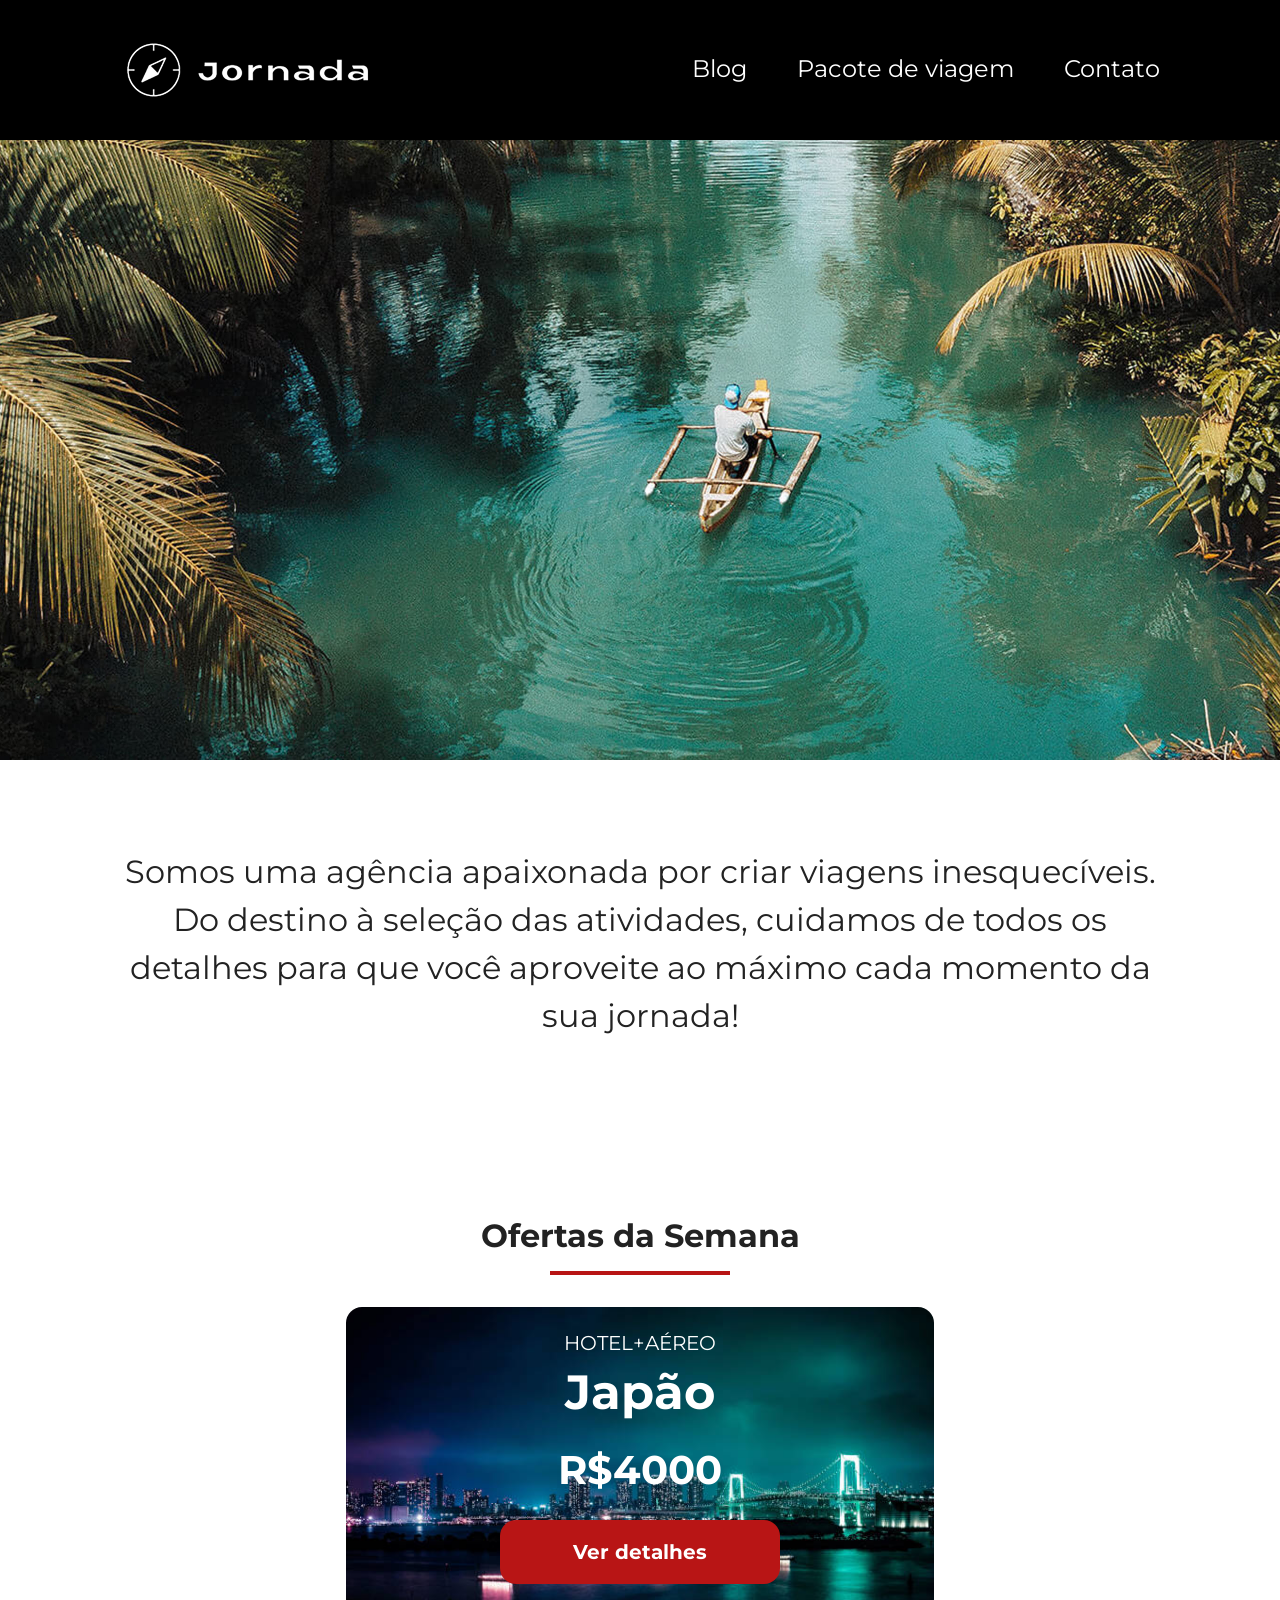
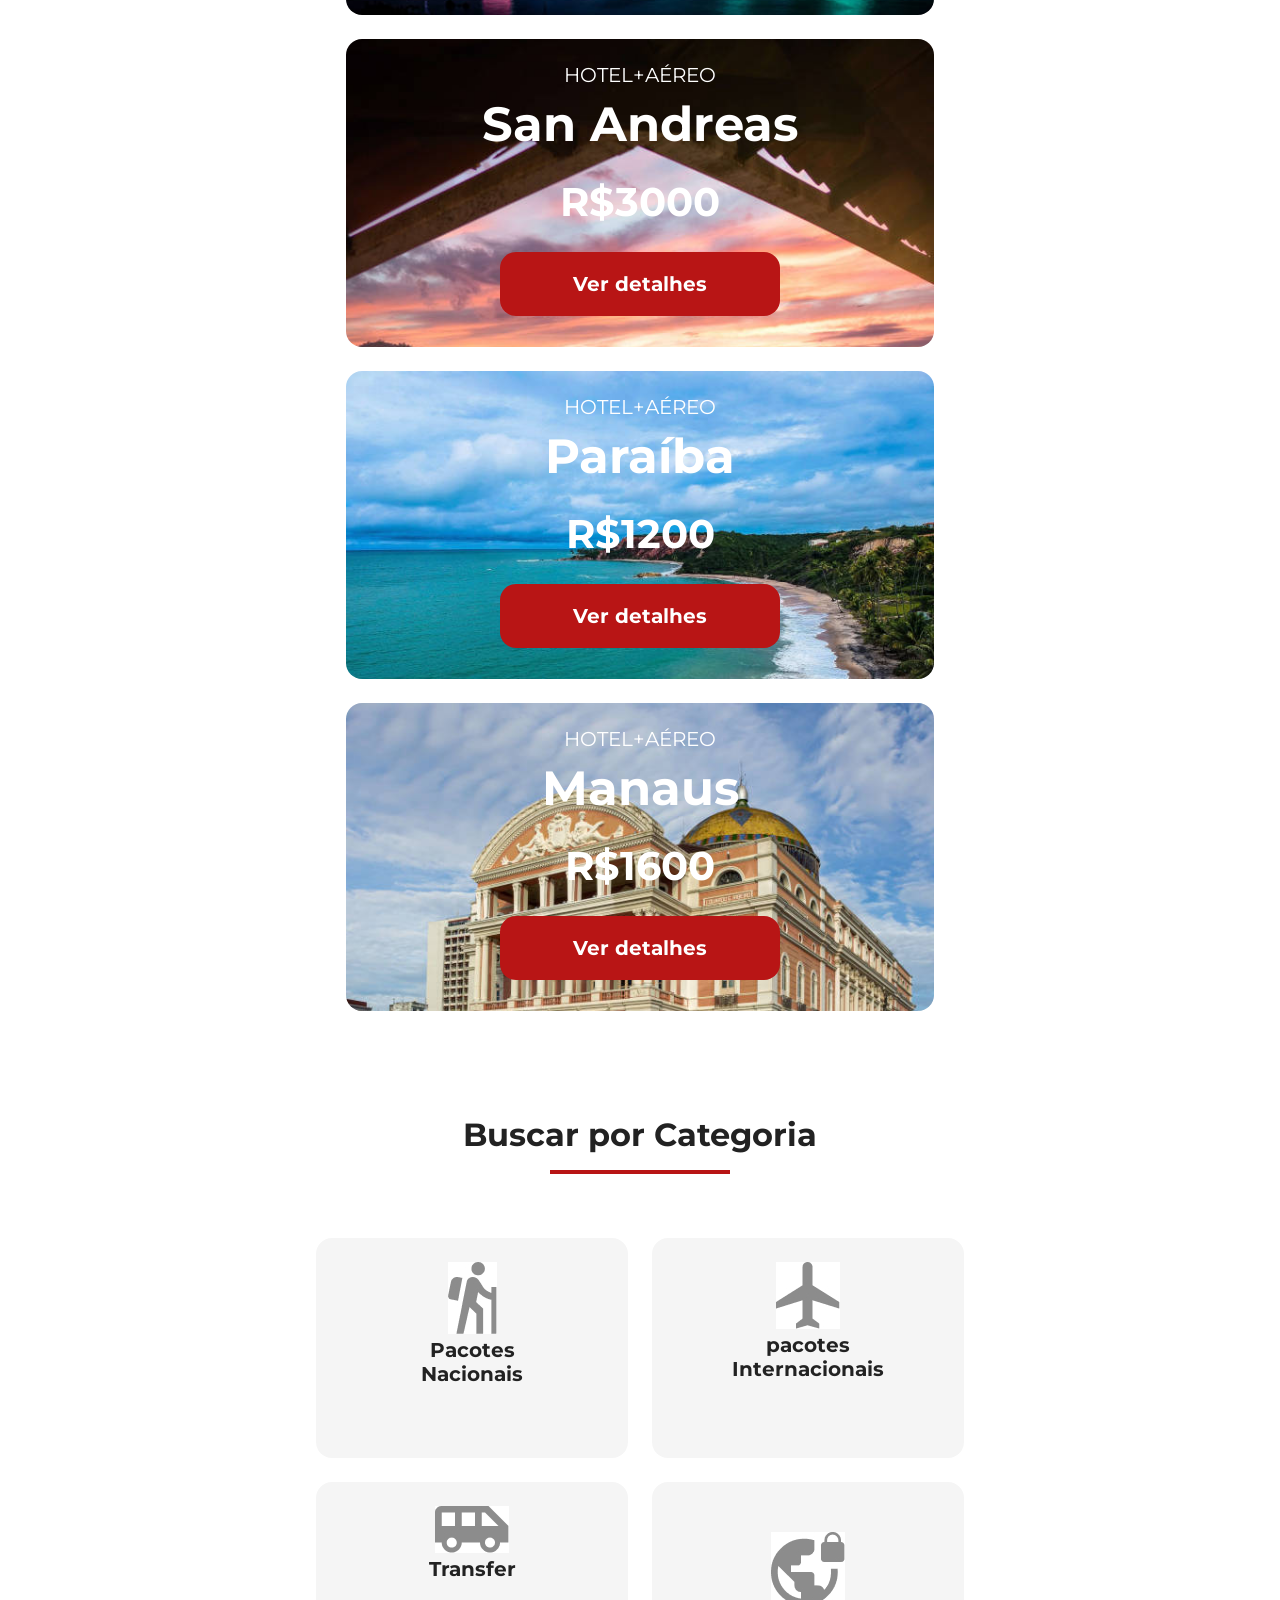
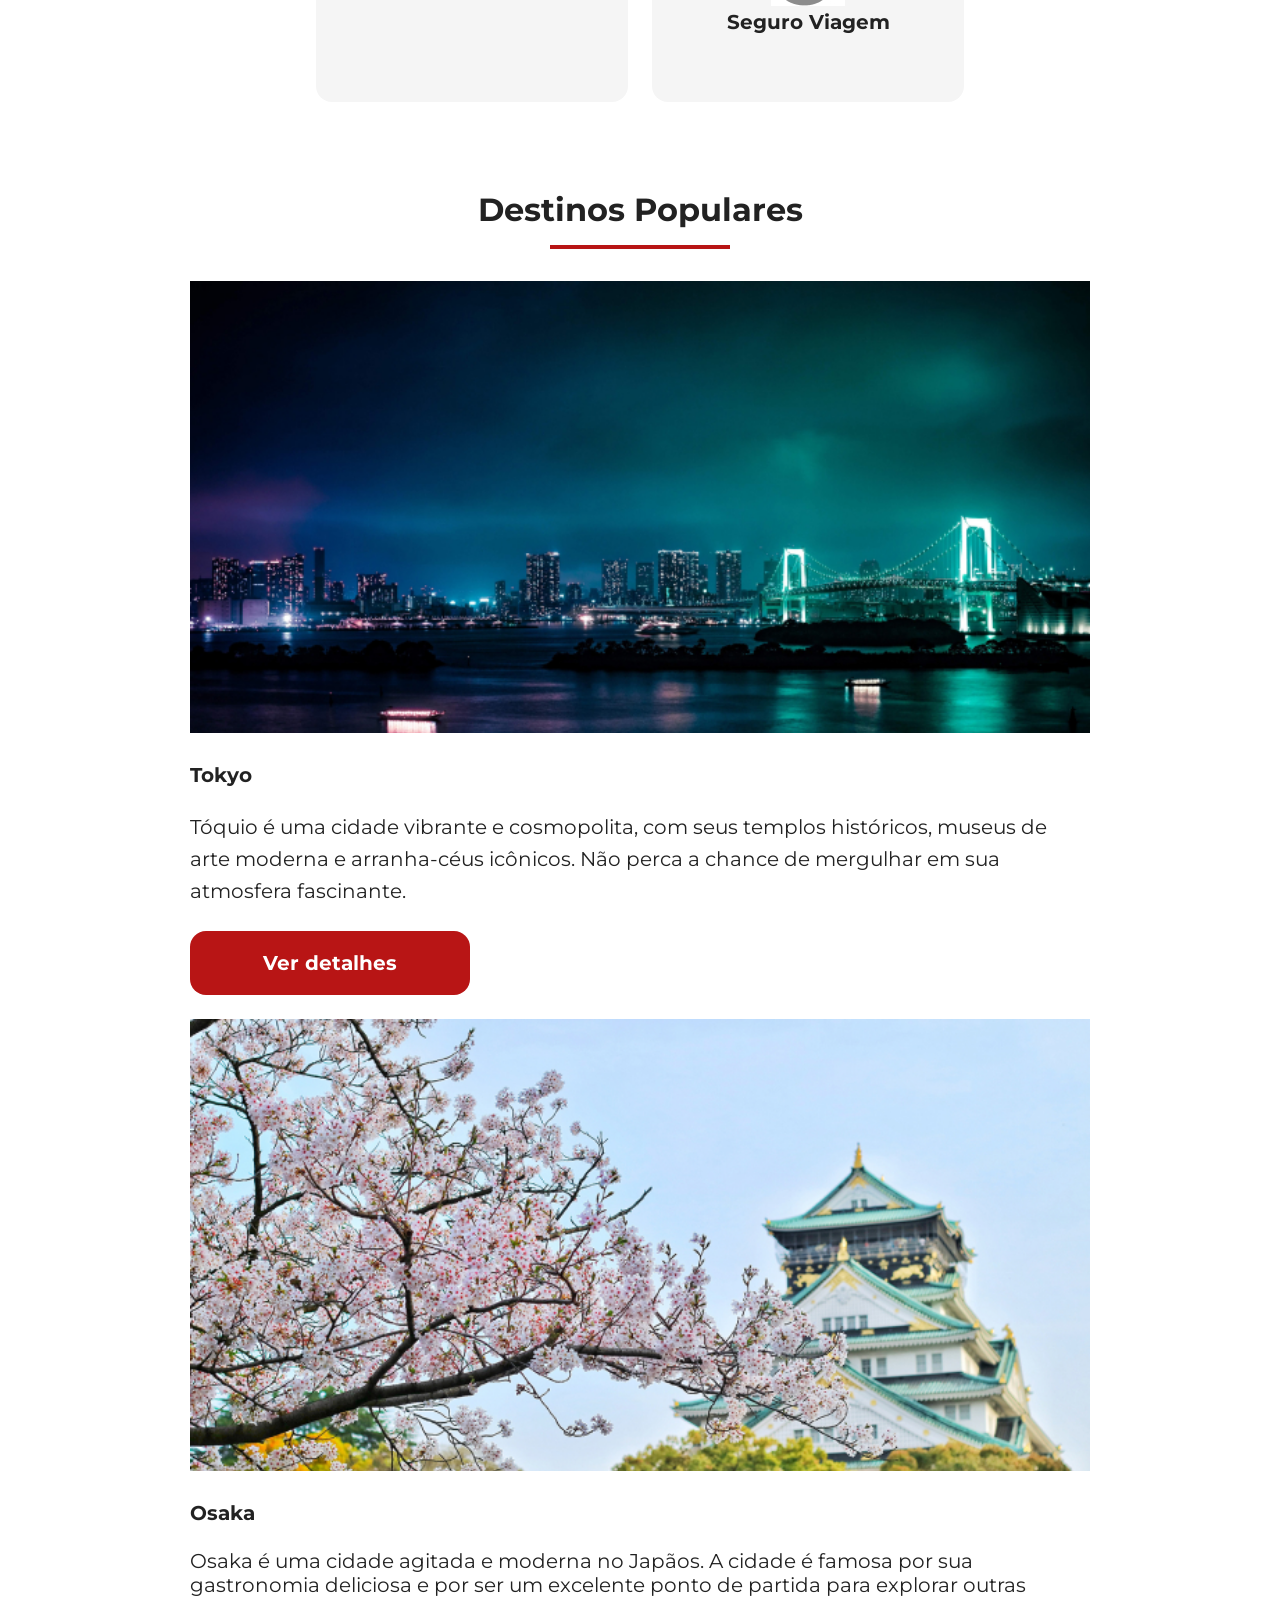
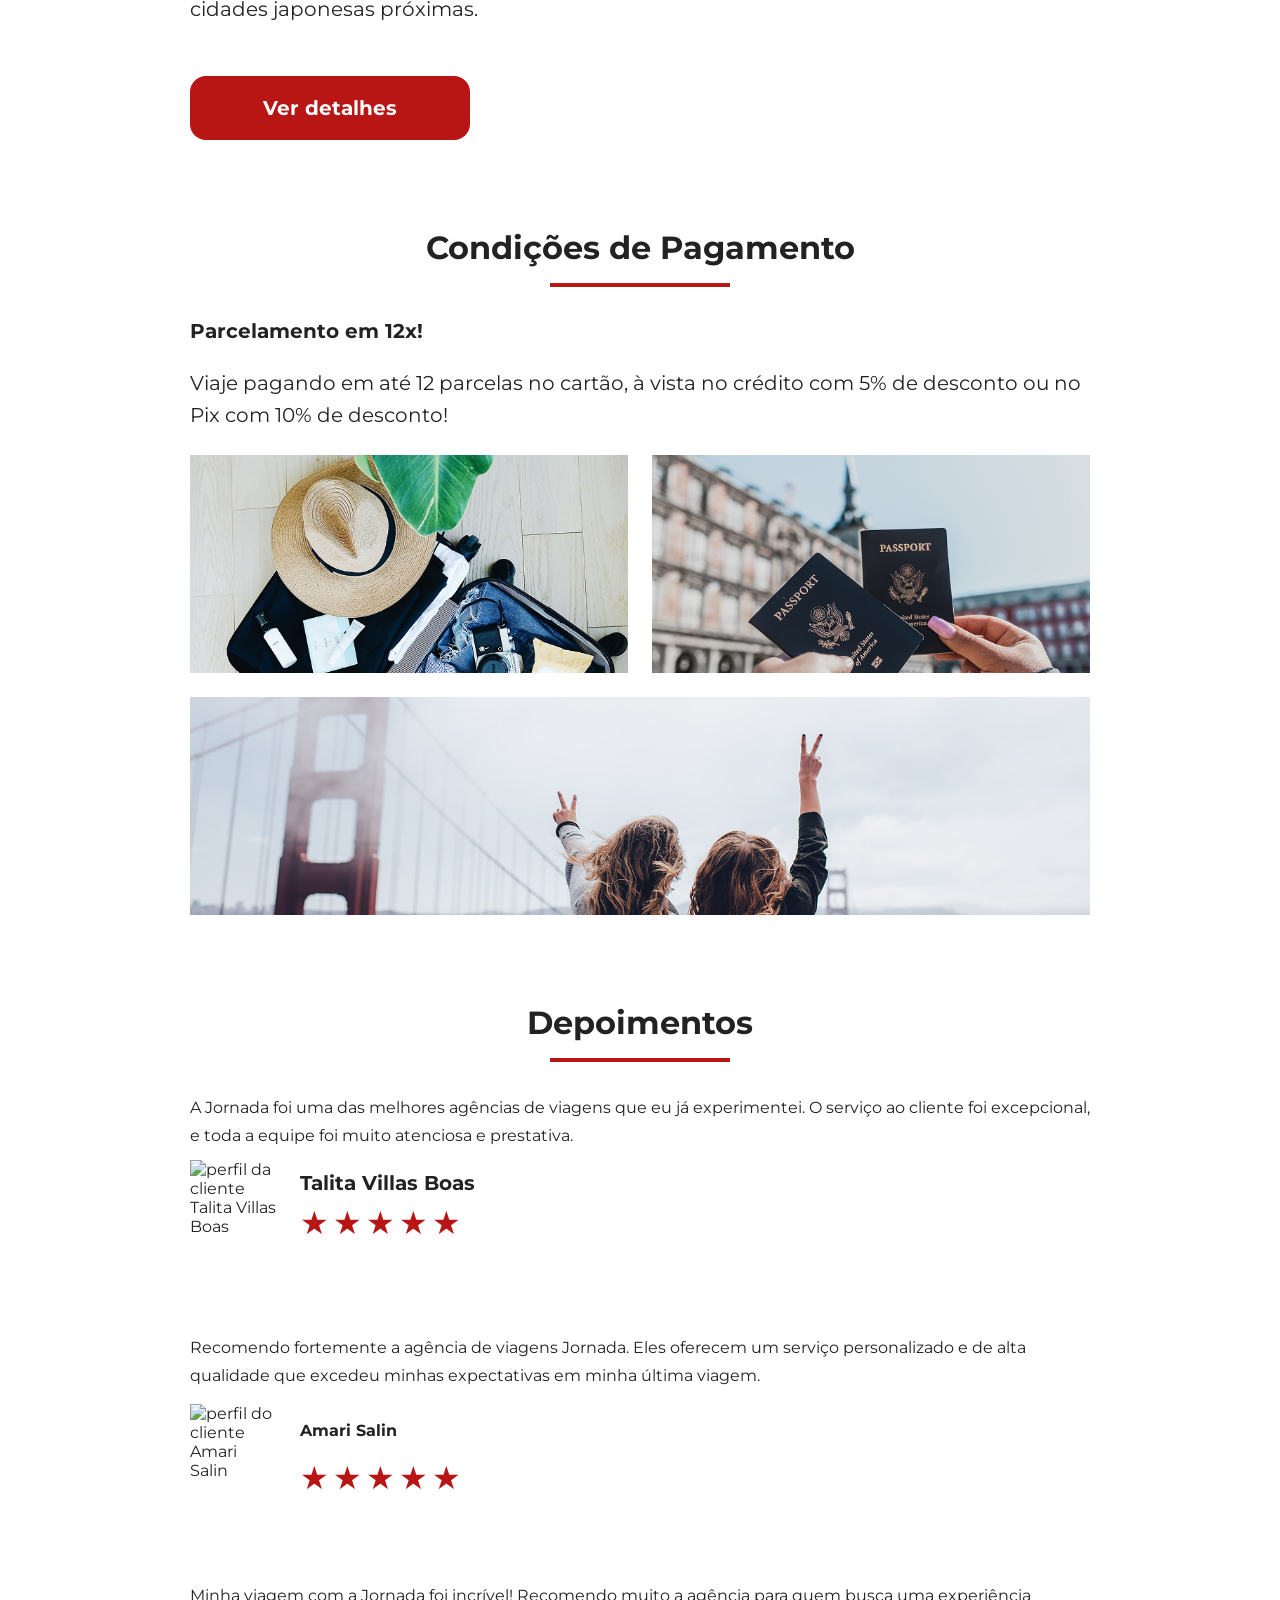
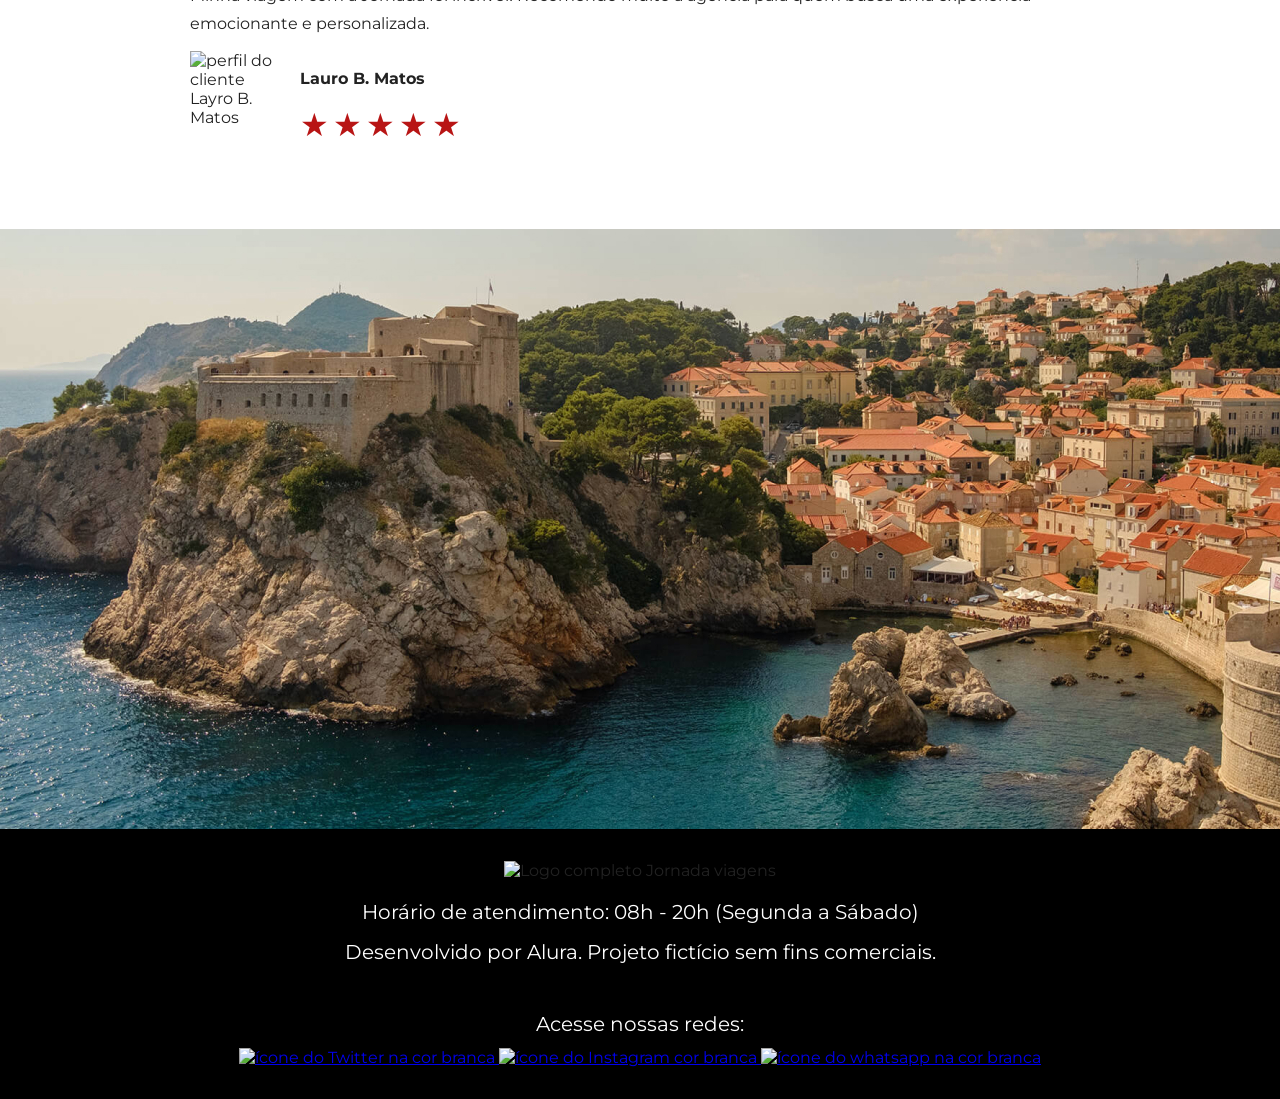
==== commit 8beb91d1: "Solucina bugs de alinhamento, font-size, e um campo fora do padrao" ====
--- a/index.html
+++ b/index.html
@@ -28,364 +28,373 @@
     <title>Jornada Viagens</title>
   </head>
   <body>
-    <header class="main-header">
-      <a class="logo" href="index.html" title="voltar a página inicial">
-        <img
-          class="img-mobile"
-          src="img/bussula-jornada-branca.png"
-          alt="Bussula do logo Jornada Viagens na cor branca"
-        />
-        <img
-          class="img-desktop"
-          src="img/bussula-texto-jornada-branca.png"
-          alt="Logo Jornada Viagens na cor branca"
-        />
-      </a>
-      <div class="navigation-menu">
-        <label for="menu">
-          <img src="img/menu.png" alt="menu" />
-        </label>
-        <input type="checkbox" id="menu" hidden />
-        <nav>
-          <ul class="list-links">
-            <li>
-              <a href="blog.html" target="_blank" title="Acessar Blog">Blog</a>
-            </li>
-            <li>
-              <a
-                href="pacotes.html"
-                target="_blank"
-                title="Acessar Pacotes de viagem"
-                >Pacote de viagem</a
-              >
-            </li>
-            <li>
-              <a href="contato.html" target="_blank" title="Acessar Contato"
-                >Contato</a
-              >
-            </li>
-          </ul>
-        </nav>
-      </div>
-    </header>
-    <section class="hero">
-      <div class="hero-img"></div>
-      <h2>
-        Somos uma agência apaixonada por criar viagens inesquecíveis. Do destino
-        à seleção das atividades, cuidamos de todos os detalhes para que você
-        aproveite ao máximo cada momento da sua jornada!
-      </h2>
-    </section>
-    <section class="offers">
-      <div class="section-title">
-        <h2>Ofertas da Semana</h2>
-        <hr />
-      </div>
-      <div class="offers-cards">
-        <article class="card japao">
-          <header>
-            <p>HOTEL+AÉREO</p>
-            <h3>
-              Japão <br />
-              <span>R$4000</span>
-            </h3>
-          </header>
-          <footer>
-            <a href="#" class="button">Ver detalhes</a>
-          </footer>
-        </article>
-        <article class="card san-andreas">
-          <header>
-            <p>HOTEL+AÉREO</p>
-            <h3>
-              San Andreas <br />
-              <span>R$3000</span>
-            </h3>
-          </header>
-          <footer>
-            <a href="#" class="button">Ver detalhes</a>
-          </footer>
-        </article>
-        <article class="card paraiba">
-          <header>
-            <p>HOTEL+AÉREO</p>
-            <h3>
-              Paraíba <br />
-              <span>R$1200</span>
-            </h3>
-          </header>
-          <footer>
-            <a href="#" class="button">Ver detalhes</a>
-          </footer>
-        </article>
-        <article class="card manaus">
-          <header>
-            <p>HOTEL+AÉREO</p>
-            <h3>
-              Manaus <br />
-              <span>R$1600</span>
-            </h3>
-          </header>
-          <footer>
-            <a href="#" class="button">Ver detalhes</a>
-          </footer>
-        </article>
-      </div>
-    </section>
-    <section class="categories">
-      <div class="section-title">
-        <h2>Buscar por Categoria</h2>
-        <hr />
-      </div>
-      <div class="categories-cards">
-        <a
-          class="card"
-          href="#"
-          target="_blank"
-          title="Busque pela categoria Pacotes Nacionais"
-        >
+    <main>
+      <header class="main-header">
+        <a class="logo" href="index.html" title="voltar a página inicial">
           <img
-            src="img/ícone-mobile - pacotes nacionais.jpg"
-            alt="ícone cinza representando uma pessoa fazendo tracking"
+            class="img-mobile"
+            src="img/bussula-jornada-branca.png"
+            alt="Bussula do logo Jornada Viagens na cor branca"
           />
-          <h3 class="content-title">
-            Pacotes <br />
-            Nacionais
-          </h3>
-        </a>
-        <a
-          class="card"
-          href="#"
-          target="_blank"
-          title="Busque pela categoria Pacotes Internacionais"
-        >
           <img
-            src="img/ícone-mobile - pacotes interacionais.jpg"
-            alt="ícone cinza representando um avião"
-          />
-          <h3 class="content-title">
-            pacotes <br />
-            Internacionais
-          </h3>
-        </a>
-        <a
-          class="card single-line.transfer"
-          href="#"
-          target="_blank"
-          title="Busque pela categoria Transfer"
-        >
-          <img
-            src="img/ícone-mobile-transfer.jpg"
-            alt="ícone cinza representano um ônibus"
-          />
-          <h3 class="content-title">Transfer</h3>
-        </a>
-        <a
-          class="card single-line"
-          href="#"
-          target="_blank"
-          title="Busque pela categoria Seguro viagem"
-        >
-          <img
-            src="img/ícone-mobile- seguro viagem.jpg"
-            alt="ícone cinza de um mundo representando um seguro para viagens"
-          />
-          <h3 class="content-title">Seguro Viagem</h3>
-        </a>
-      </div>
-    </section>
-    <section class="destinations">
-      <div class="section-title">
-        <h2>Destinos Populares</h2>
-        <hr />
-      </div>
-      <div class="destination-items">
-        <article class="item tokyo">
-          <header>
-            <div class="img-item"></div>
-            <h3 class="content-title">Tokyo</h3>
-          </header>
-          <p class="content-text">
-            Tóquio é uma cidade vibrante e cosmopolita, com seus templos
-            históricos, museus de arte moderna e arranha-céus icônicos. Não
-            perca a chance de mergulhar em sua atmosfera fascinante.
-          </p>
-          <footer>
-            <a
-              href="#"
-              class="button"
-              target="_blank"
-              title="Veja mais detalhes do destino Tokyo"
-              >Ver detalhes</a
-            >
-          </footer>
-        </article>
-        <article class="item osaka">
-          <header>
-            <div class="img-item"></div>
-            <h3 class="content-title">Osaka</h3>
-          </header>
-          <p>
-            Osaka é uma cidade agitada e moderna no Japãos. A cidade é famosa
-            por sua gastronomia deliciosa e por ser um excelente ponto de
-            partida para explorar outras cidades japonesas próximas.
-          </p>
-          <footer>
-            <a
-              href="#"
-              class="button"
-              target="_blank"
-              title="Veja mais detalhes do destino Osaka"
-              >Ver detalhes</a
-            >
-          </footer>
-        </article>
-      </div>
-    </section>
-    <section class="payments">
-      <div class="section-title">
-        <h2>Condições de Pagamento</h2>
-        <hr />
-      </div>
-      <div class="content-conteiner">
-        <div class="text-content">
-          <h3 class="content-title">Parcelamento em 12x!</h3>
-          <p class="content-text">
-            Viaje pagando em até 12 parcelas no cartão, à vista no crédito com
-            5% de desconto ou no Pix com 10% de desconto!
-          </p>
-        </div>
-        <div class="image-gallery">
-          <div class="image first"></div>
-          <div class="image second"></div>
-          <div class="image thirdy colspan-2"></div>
-        </div>
-      </div>
-    </section>
-    <section class="testimonial">
-      <div class="section-title">
-        <h2>Depoimentos</h2>
-        <hr />
-      </div>
-      <div class="testimonial-conteiner">
-        <article>
-          <header>
-            <p>
-              A Jornada foi uma das melhores agências de viagens que eu já
-              experimentei. O serviço ao cliente foi excepcional, e toda a
-              equipe foi muito atenciosa e prestativa.
-            </p>
-          </header>
-          <footer>
-            <img
-              src="../jornada-viagens/img/avatar-talita.png"
-              alt="perfil da cliente Talita Villas Boas"
-            />
-            <div class="profile-content">
-              <h3>Talita Villas Boas</h3>
-              <div class="rating">
-                <span class="star">★</span>
-                <span class="star">★</span>
-                <span class="star">★</span>
-                <span class="star">★</span>
-                <span class="star">★</span>
-              </div>
-            </div>
-          </footer>
-        </article>
-        <article>
-          <header>
-            <p>
-              Recomendo fortemente a agência de viagens Jornada. Eles oferecem
-              um serviço personalizado e de alta qualidade que excedeu minhas
-              expectativas em minha última viagem.
-            </p>
-          </header>
-          <footer>
-            <img
-              src="../jornada-viagens/img/avatar-amari.png"
-              alt="perfil do cliente Amari Salin"
-            />
-            <div class="profile-content">
-              <h4>Amari Salin</h4>
-              <div class="rating">
-                <span class="star">★</span>
-                <span class="star">★</span>
-                <span class="star">★</span>
-                <span class="star">★</span>
-                <span class="star">★</span>
-              </div>
-            </div>
-          </footer>
-        </article>
-        <article>
-          <header>
-            <p>
-              Minha viagem com a Jornada foi incrível! Recomendo muito a agência
-              para quem busca uma experiência emocionante e personalizada.
-            </p>
-          </header>
-          <footer>
-            <img
-              src="../jornada-viagens/img/avatar-lauro.png"
-              alt="perfil do cliente Layro B. Matos"
-            />
-            <div class="profile-content">
-              <h4>Lauro B. Matos</h4>
-              <div class="rating">
-                <span class="star">★</span>
-                <span class="star">★</span>
-                <span class="star">★</span>
-                <span class="star">★</span>
-                <span class="star">★</span>
-              </div>
-            </div>
-          </footer>
-        </article>
-      </div>
-    </section>
-    <section class="bottom-hero">
-      <div class="hero-img"></div>
-    </section>
-    <footer class="main-footer">
-      <div class="footer-content">
-        <img
-          src="../jornada-viagens/img/Logo-branco-footer.png"
-          alt="Logo completo Jornada viagens"
-        />
-        <p>Horário de atendimento: 08h - 20h (Segunda a Sábado)</p>
-        <p>Desenvolvido por Alura. Projeto fictício sem fins comerciais.</p>
-      </div>
-      <div class="footer-social">
-        <p>Acesse nossas redes:</p>
-
-        <a href="#" target="_blank" title="Acesse o Twitter do Jornada Viagens">
-          <img
-            src="../jornada-viagens/img/Twiter-footer-icone.svg"
-            alt="ícone do Twitter na cor branca"
+            class="img-desktop"
+            src="img/bussula-texto-jornada-branca.png"
+            alt="Logo Jornada Viagens na cor branca"
           />
         </a>
-        <a
-          href="#"
-          target="_blank"
-          title="Acesse o Instagram do Jornada Viagens"
-        >
+        <div class="navigation-menu">
+          <label for="menu">
+            <img src="img/menu.png" alt="menu" />
+          </label>
+          <input type="checkbox" id="menu" hidden />
+          <nav>
+            <ul class="list-links">
+              <li>
+                <a href="blog.html" target="_blank" title="Acessar Blog"
+                  >Blog</a
+                >
+              </li>
+              <li>
+                <a
+                  href="pacotes-de-viagens.html"
+                  target="_blank"
+                  title="Acessar Pacotes de viagem"
+                  >Pacote de viagem</a
+                >
+              </li>
+              <li>
+                <a href="contato.html" target="_blank" title="Acessar Contato"
+                  >Contato</a
+                >
+              </li>
+            </ul>
+          </nav>
+        </div>
+      </header>
+      <section class="hero">
+        <div class="hero-img"></div>
+        <h2>
+          Somos uma agência apaixonada por criar viagens inesquecíveis. Do
+          destino à seleção das atividades, cuidamos de todos os detalhes para
+          que você aproveite ao máximo cada momento da sua jornada!
+        </h2>
+      </section>
+      <section class="offers">
+        <div class="section-title">
+          <h2>Ofertas da Semana</h2>
+          <hr />
+        </div>
+        <div class="offers-cards">
+          <article class="card japao">
+            <header>
+              <p>HOTEL+AÉREO</p>
+              <h3>
+                Japão <br />
+                <span>R$4000</span>
+              </h3>
+            </header>
+            <footer>
+              <a href="#" class="button">Ver detalhes</a>
+            </footer>
+          </article>
+          <article class="card san-andreas">
+            <header>
+              <p>HOTEL+AÉREO</p>
+              <h3>
+                San Andreas <br />
+                <span>R$3000</span>
+              </h3>
+            </header>
+            <footer>
+              <a href="#" class="button">Ver detalhes</a>
+            </footer>
+          </article>
+          <article class="card paraiba">
+            <header>
+              <p>HOTEL+AÉREO</p>
+              <h3>
+                Paraíba <br />
+                <span>R$1200</span>
+              </h3>
+            </header>
+            <footer>
+              <a href="#" class="button">Ver detalhes</a>
+            </footer>
+          </article>
+          <article class="card manaus">
+            <header>
+              <p>HOTEL+AÉREO</p>
+              <h3>
+                Manaus <br />
+                <span>R$1600</span>
+              </h3>
+            </header>
+            <footer>
+              <a href="#" class="button">Ver detalhes</a>
+            </footer>
+          </article>
+        </div>
+      </section>
+      <section class="categories">
+        <div class="section-title">
+          <h2>Buscar por Categoria</h2>
+          <hr />
+        </div>
+        <div class="categories-cards">
+          <a
+            class="card"
+            href="#"
+            target="_blank"
+            title="Busque pela categoria Pacotes Nacionais"
+          >
+            <img
+              src="img/ícone-mobile - pacotes nacionais.jpg"
+              alt="ícone cinza representando uma pessoa fazendo tracking"
+            />
+            <h3 class="content-title">
+              Pacotes <br />
+              Nacionais
+            </h3>
+          </a>
+          <a
+            class="card"
+            href="#"
+            target="_blank"
+            title="Busque pela categoria Pacotes Internacionais"
+          >
+            <img
+              src="img/ícone-mobile - pacotes interacionais.jpg"
+              alt="ícone cinza representando um avião"
+            />
+            <h3 class="content-title">
+              pacotes <br />
+              Internacionais
+            </h3>
+          </a>
+          <a
+            class="card single-line.transfer"
+            href="#"
+            target="_blank"
+            title="Busque pela categoria Transfer"
+          >
+            <img
+              src="img/ícone-mobile-transfer.jpg"
+              alt="ícone cinza representano um ônibus"
+            />
+            <h3 class="content-title">Transfer</h3>
+          </a>
+          <a
+            class="card single-line"
+            href="#"
+            target="_blank"
+            title="Busque pela categoria Seguro viagem"
+          >
+            <img
+              src="img/ícone-mobile- seguro viagem.jpg"
+              alt="ícone cinza de um mundo representando um seguro para viagens"
+            />
+            <h3 class="content-title">Seguro Viagem</h3>
+          </a>
+        </div>
+      </section>
+      <section class="destinations">
+        <div class="section-title">
+          <h2>Destinos Populares</h2>
+          <hr />
+        </div>
+        <div class="destination-items">
+          <article class="item tokyo">
+            <header>
+              <div class="img-item"></div>
+              <h3 class="content-title">Tokyo</h3>
+            </header>
+            <p class="content-text">
+              Tóquio é uma cidade vibrante e cosmopolita, com seus templos
+              históricos, museus de arte moderna e arranha-céus icônicos. Não
+              perca a chance de mergulhar em sua atmosfera fascinante.
+            </p>
+            <footer>
+              <a
+                href="#"
+                class="button"
+                target="_blank"
+                title="Veja mais detalhes do destino Tokyo"
+                >Ver detalhes</a
+              >
+            </footer>
+          </article>
+          <article class="item osaka">
+            <header>
+              <div class="img-item"></div>
+              <h3 class="content-title">Osaka</h3>
+            </header>
+            <p>
+              Osaka é uma cidade agitada e moderna no Japãos. A cidade é famosa
+              por sua gastronomia deliciosa e por ser um excelente ponto de
+              partida para explorar outras cidades japonesas próximas.
+            </p>
+            <footer>
+              <a
+                href="#"
+                class="button"
+                target="_blank"
+                title="Veja mais detalhes do destino Osaka"
+                >Ver detalhes</a
+              >
+            </footer>
+          </article>
+        </div>
+      </section>
+      <section class="payments">
+        <div class="section-title">
+          <h2>Condições de Pagamento</h2>
+          <hr />
+        </div>
+        <div class="content-conteiner">
+          <div class="text-content">
+            <h3 class="content-title">Parcelamento em 12x!</h3>
+            <p class="content-text">
+              Viaje pagando em até 12 parcelas no cartão, à vista no crédito com
+              5% de desconto ou no Pix com 10% de desconto!
+            </p>
+          </div>
+          <div class="image-gallery">
+            <div class="image first"></div>
+            <div class="image second"></div>
+            <div class="image thirdy colspan-2"></div>
+          </div>
+        </div>
+      </section>
+      <section class="testimonial">
+        <div class="section-title">
+          <h2>Depoimentos</h2>
+          <hr />
+        </div>
+        <div class="testimonial-conteiner">
+          <article>
+            <header>
+              <p>
+                A Jornada foi uma das melhores agências de viagens que eu já
+                experimentei. O serviço ao cliente foi excepcional, e toda a
+                equipe foi muito atenciosa e prestativa.
+              </p>
+            </header>
+            <footer>
+              <img
+                src="../jornada-viagens/img/avatar-talita.png"
+                alt="perfil da cliente Talita Villas Boas"
+              />
+              <div class="profile-content">
+                <h3>Talita Villas Boas</h3>
+                <div class="rating">
+                  <span class="star">★</span>
+                  <span class="star">★</span>
+                  <span class="star">★</span>
+                  <span class="star">★</span>
+                  <span class="star">★</span>
+                </div>
+              </div>
+            </footer>
+          </article>
+          <article>
+            <header>
+              <p>
+                Recomendo fortemente a agência de viagens Jornada. Eles oferecem
+                um serviço personalizado e de alta qualidade que excedeu minhas
+                expectativas em minha última viagem.
+              </p>
+            </header>
+            <footer>
+              <img
+                src="../jornada-viagens/img/avatar-amari.png"
+                alt="perfil do cliente Amari Salin"
+              />
+              <div class="profile-content">
+                <h4>Amari Salin</h4>
+                <div class="rating">
+                  <span class="star">★</span>
+                  <span class="star">★</span>
+                  <span class="star">★</span>
+                  <span class="star">★</span>
+                  <span class="star">★</span>
+                </div>
+              </div>
+            </footer>
+          </article>
+          <article>
+            <header>
+              <p>
+                Minha viagem com a Jornada foi incrível! Recomendo muito a
+                agência para quem busca uma experiência emocionante e
+                personalizada.
+              </p>
+            </header>
+            <footer>
+              <img
+                src="../jornada-viagens/img/avatar-lauro.png"
+                alt="perfil do cliente Layro B. Matos"
+              />
+              <div class="profile-content">
+                <h4>Lauro B. Matos</h4>
+                <div class="rating">
+                  <span class="star">★</span>
+                  <span class="star">★</span>
+                  <span class="star">★</span>
+                  <span class="star">★</span>
+                  <span class="star">★</span>
+                </div>
+              </div>
+            </footer>
+          </article>
+        </div>
+      </section>
+      <section class="bottom-hero">
+        <div class="hero-img"></div>
+      </section>
+      <footer class="main-footer">
+        <div class="footer-content">
           <img
-            src="../jornada-viagens/img/Instagram-footer-icone.svg"
-            alt="ícone do Instagram cor branca"
+            src="../jornada-viagens/img/Logo-branco-footer.png"
+            alt="Logo completo Jornada viagens"
           />
-        </a>
-        <a
-          href="#"
-          target="_blank"
-          title="Entre em contato com o nosso Whatsapp do Jornada Viagens"
-        >
-          <img
-            src="../jornada-viagens/img/Whatsapp-footer-icone.svg"
-            alt="ícone do whatsapp na cor branca"
-          />
-        </a>
-      </div>
-    </footer>
+          <p>Horário de atendimento: 08h - 20h (Segunda a Sábado)</p>
+          <p>Desenvolvido por Alura. Projeto fictício sem fins comerciais.</p>
+        </div>
+        <div class="footer-social">
+          <p>Acesse nossas redes:</p>
+
+          <a
+            href="#"
+            target="_blank"
+            title="Acesse o Twitter do Jornada Viagens"
+          >
+            <img
+              src="../jornada-viagens/img/Twiter-footer-icone.svg"
+              alt="ícone do Twitter na cor branca"
+            />
+          </a>
+          <a
+            href="#"
+            target="_blank"
+            title="Acesse o Instagram do Jornada Viagens"
+          >
+            <img
+              src="../jornada-viagens/img/Instagram-footer-icone.svg"
+              alt="ícone do Instagram cor branca"
+            />
+          </a>
+          <a
+            href="#"
+            target="_blank"
+            title="Entre em contato com o nosso Whatsapp do Jornada Viagens"
+          >
+            <img
+              src="../jornada-viagens/img/Whatsapp-footer-icone.svg"
+              alt="ícone do whatsapp na cor branca"
+            />
+          </a>
+        </div>
+      </footer>
+    </main>
   </body>
 </html>
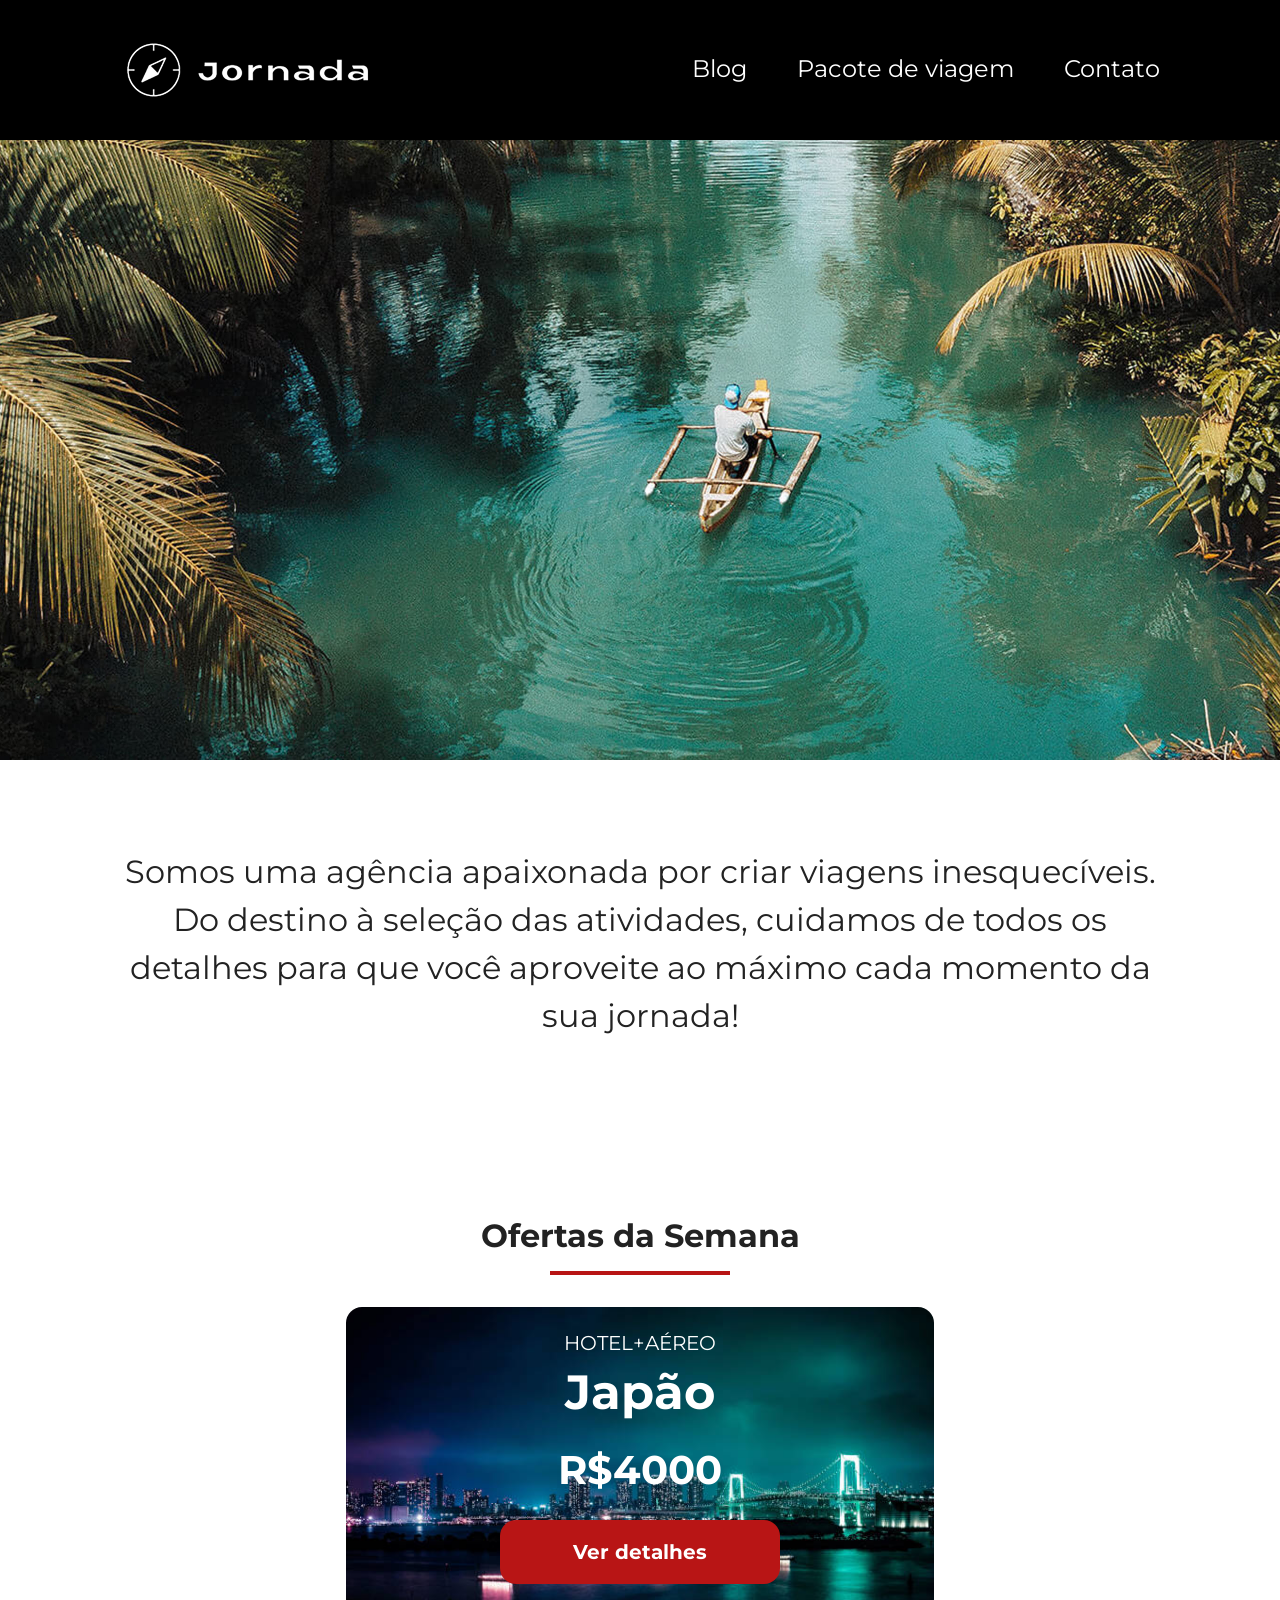
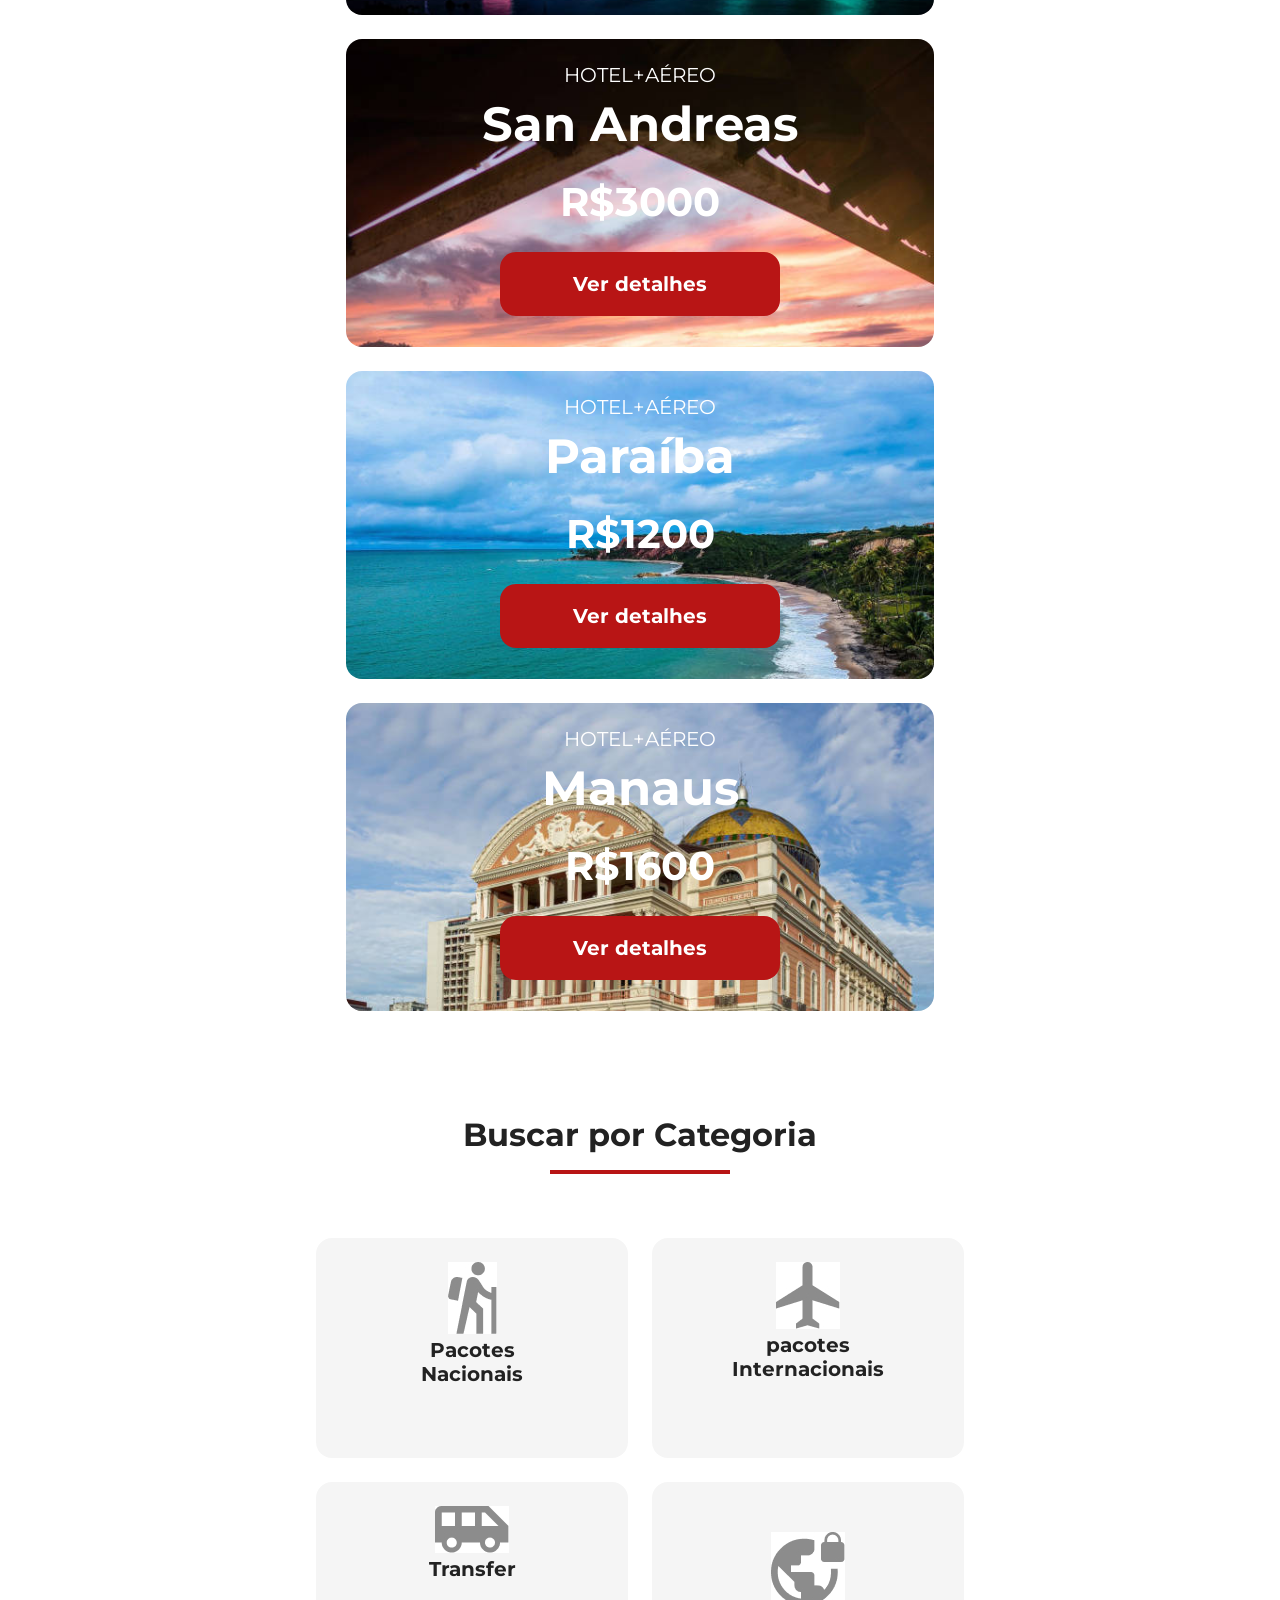
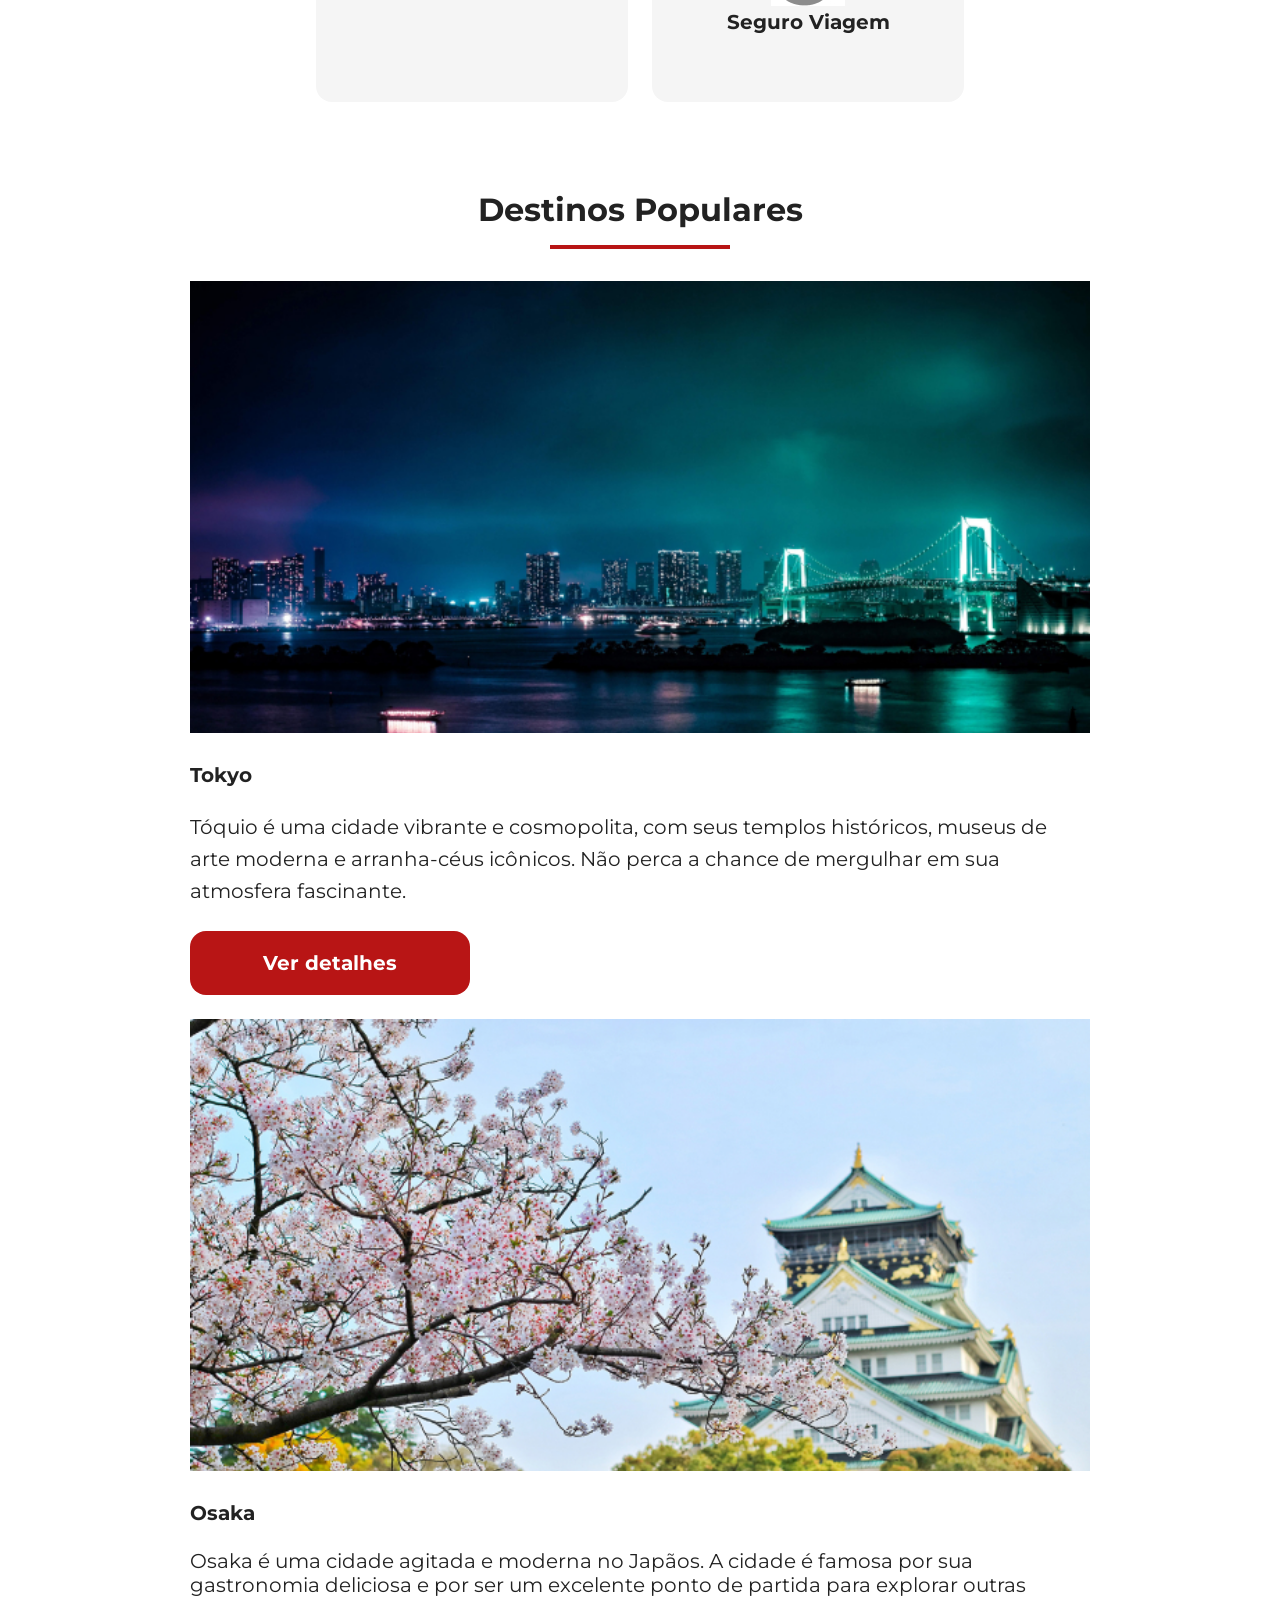
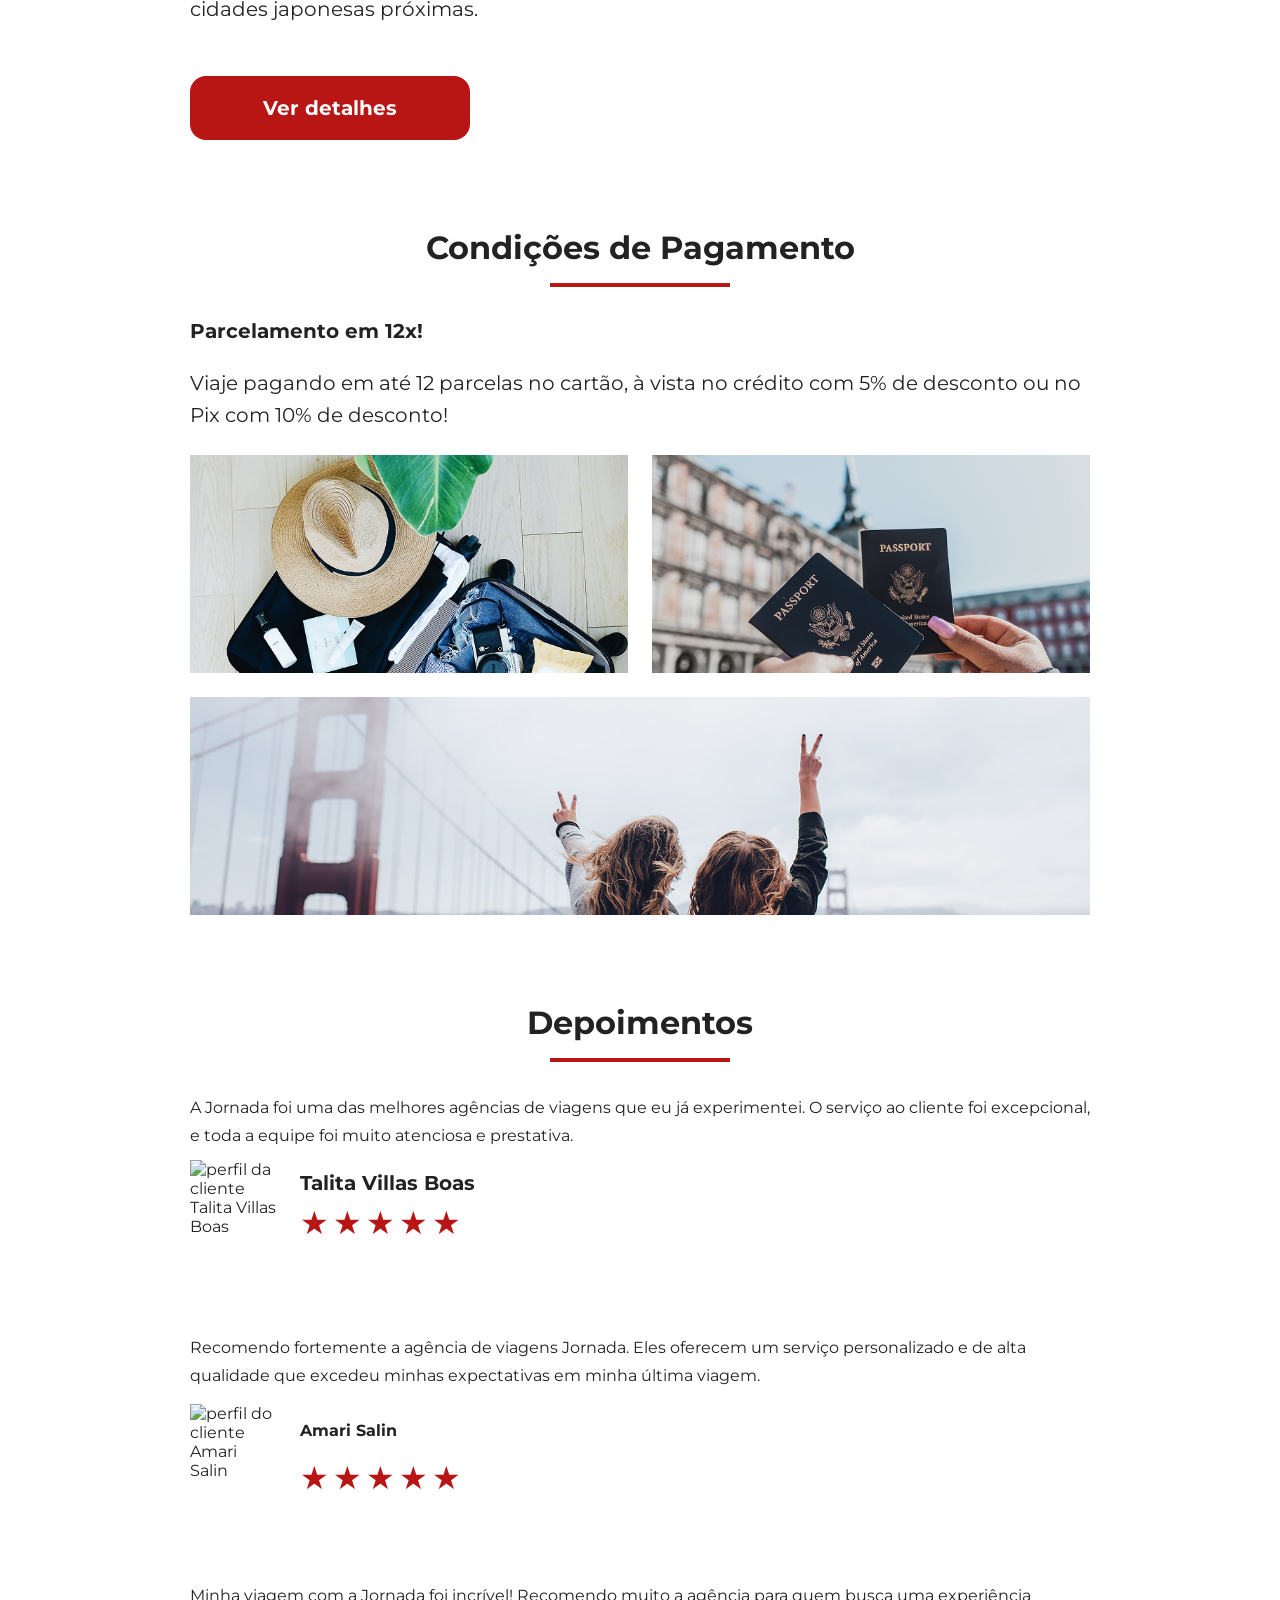
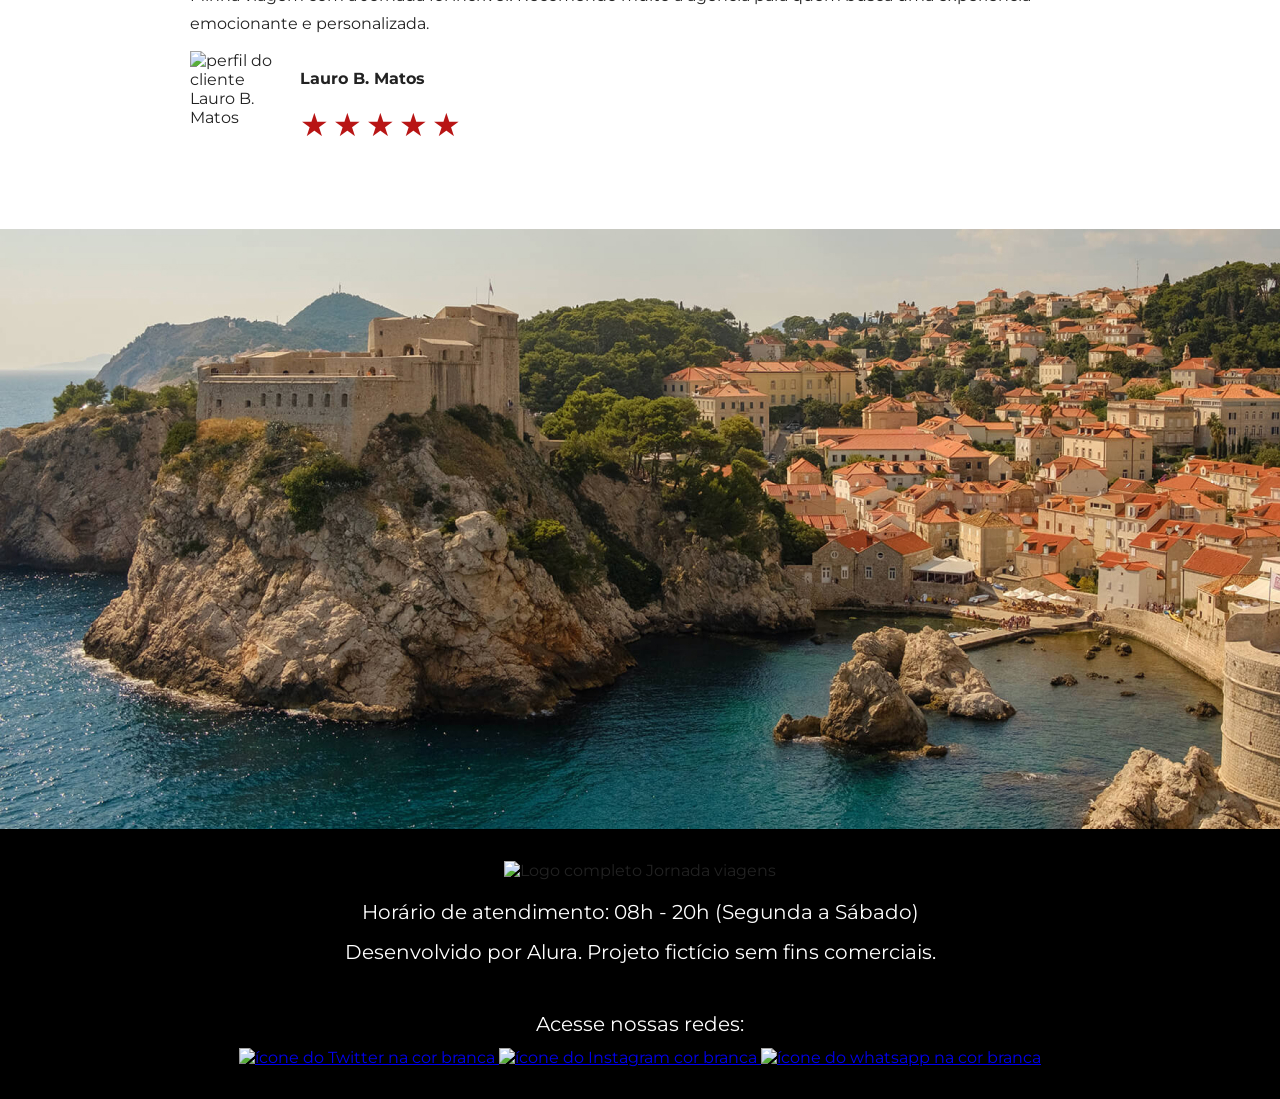
==== commit 30509ec4: "Finaliza estilo e estruturacao de testimonials de package" ====
--- a/index.html
+++ b/index.html
@@ -332,7 +332,7 @@
             <footer>
               <img
                 src="../jornada-viagens/img/avatar-lauro.png"
-                alt="perfil do cliente Layro B. Matos"
+                alt="perfil do cliente Lauro B. Matos"
               />
               <div class="profile-content">
                 <h4>Lauro B. Matos</h4>
